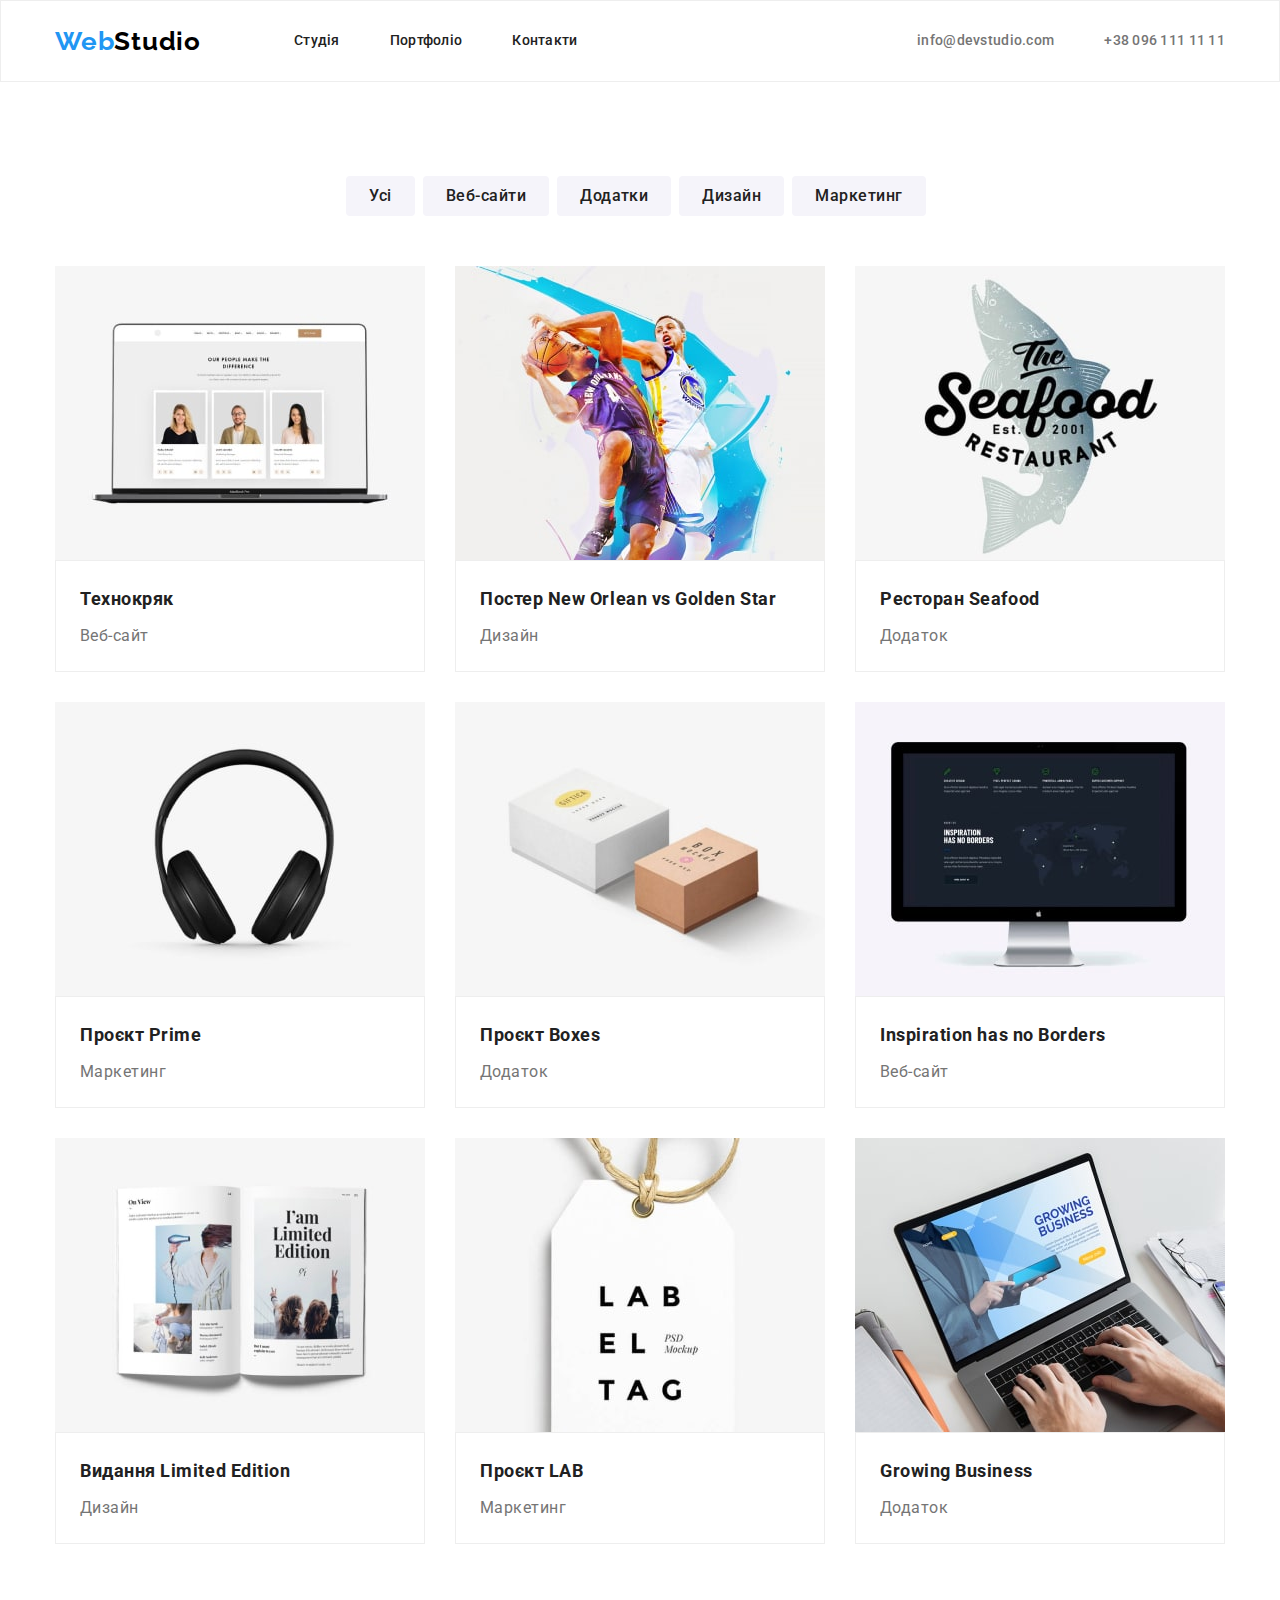
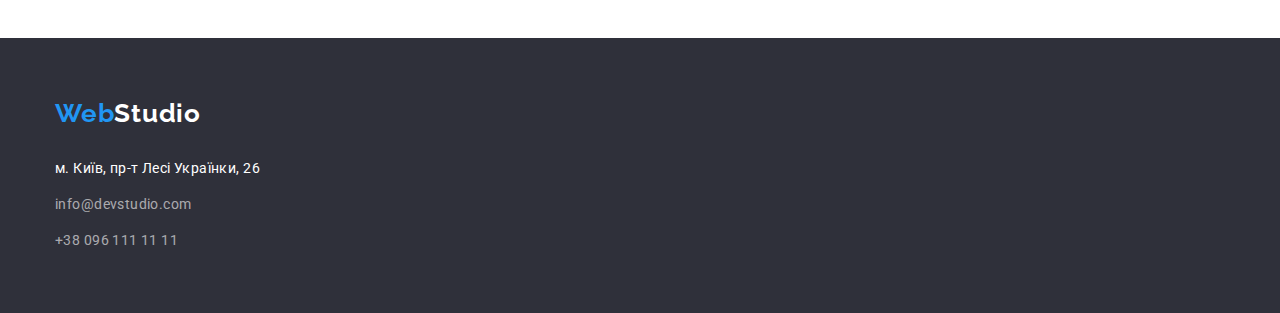
==== portfolio.html @ 3fa84c98 "start" ====
<!DOCTYPE html>
<html lang="en">
<head>
    <meta charset="UTF-8">
    <meta http-equiv="X-UA-Compatible" content="IE=edge">
    <meta name="viewport" content="width=device-width, initial-scale=1.0">
    <title>Portfolio</title>
    <link rel="preconnect" href="https://fonts.googleapis.com">
    <link rel="preconnect" href="https://fonts.gstatic.com" crossorigin>
    <link href="https://fonts.googleapis.com/css2?family=Raleway:wght@700&family=Roboto:wght@400;500;700;900&display=swap"
        rel="stylesheet">
    <link rel="stylesheet"href="https://cdnjs.cloudflare.com/ajax/libs/modern-normalize/1.1.0/modern-normalize.min.css">
    <link rel="stylesheet" href="./css/style.css">
</head>
<body>
<header class="header">
     <div class="container main-nav">
        <nav class="main-nav">
        <a href="./index.html" class="logo link">Web<span class="accent">Studio</span></a>
        <ul class="header-nav list">
            <li class="header-nav link"> <a href="./index.html" class="link current">Студія</a></li>
            <li class="header-nav link"> <a href="./portfolio.html" class="link current">Портфоліо</a> </li>
            <li class="header-nav link"> <a href="" class="link current">Контакти</a></li>
        </ul>
        </nav>
        <ul class="aut-nav list ">
            <li class="aut-nav link"><a href="mailto:info@devstudio.com" class="header-mail link">info@devstudio.com</a></li>
            <li class="aut-nav link"><a href="tel:+380961111111" class="header-mail link">+38 096 111 11 11</a></li>

    </ul>
    </div>
</header>
    <main>
        <section class="section-work">
        <div class="container">
        <h1 class="visually-hidden">works</h1>
    
        <ul class="work-btn list">
        
        <li class="work-btn"><button type="button" class="work-btn-pointer">Усі</button></li>
        <li class="work-btn"><button type="button" class="work-btn-pointer">Веб-сайти</button></li>
        <li class="work-btn"><button type="button" class="work-btn-pointer">Додатки</button></li>
        <li class="work-btn"><button type="button" class="work-btn-pointer">Дизайн</button></li>
        <li class="work-btn"><button type="button" class="work-btn-pointer">Маркетинг</button></li>
        </ul>
        
       <ul class="works-menu-list">
            
            <li class="work-items">
                <a href="" class="work-links link">
                <img src="./img/comand.jpg" alt="Наша команда" width="370" height="294">
                <div class="work-elemet">
                <h2 class="work-title ">Технокряк</h2>
                <p class="work-text ">Веб-сайт</p>
                </div>
                </a>
            </li>
            <li class="work-items">
                <a href="" class="work-links link">
                <img src="./img/design.jpg" alt="Баскетбол" width="370" height="294">
                <div class="work-elemet">
                <h2 class="work-title">Постер New Orlean vs Golden Star</h2>
                <p class="work-text">Дизайн</p>
                </div>
                </a>
            </li>
            <li class="work-items">
                <a href="" class="work-links link">
                <img src="./img/addition.jpg" alt="Риба" width="370" height="294">
                <div class="work-elemet">
                <h2 class="work-title">Ресторан Seafood</h2>
                <p class="work-text">Додаток</p>
                </div>
                </a>
            </li>
            <li class="work-items">
                <a href="" class="work-links link">
                <img src="./img/marketing.jpg" alt="Навушники" width="370" height="294">
               <div class="work-elemet">
                <h2 class="work-title">Проєкт Prime</h2>
                <p class="work-text">Маркетинг</p>
                </div>
                </a>
            </li>
            <li class="work-items">
                <a href="" class="work-links link">
                <img src="./img/box.jpg" alt="Дві коробки" width="370" height="294">
                <div class="work-elemet">
                <h2 class="work-title">Проєкт Boxes</h2>
                <p class="work-text">Додаток</p> 
                </div>
                </a>
            </li>
            <li class="work-items">
                <a href="" class="work-links link">
                <img src="./img/computer.jpg" alt="Монітор" width="370" height="294">
                <div class="work-elemet">
                <h2 class="work-title">Inspiration has no Borders</h2>
                <p class="work-text">Веб-сайт</p>
                </div>
                </a>
            </li>
            <li class="work-items">
                <a href="" class="work-links link">
                <img src="./img/magazine.jpg" alt="Книга" width="370" height="294">
                <div class="work-elemet">
                <h2 class="work-title">Видання Limited Edition</h2>
                <p class="work-text">Дизайн</p>
                </div>
                </a>
            </li>
            <li class="work-items">
                <a href="" class="work-links link">
                <img src="./img/leb.jpg" alt="Лейба" width="370" height="294">
                <div class="work-elemet">
                <h2 class="work-title">Проєкт LAB</h2>
                <p class="work-text">Маркетинг</p>
                </div>
                </a>
            </li>
            <li class="work-items">
                <a href="" class="work-links link">
                <img src="./img/laptop.jpg" alt="Ноутбук" width="370" height="294">
                <div class="work-elemet">
                <h2 class="work-title">Growing Business</h2>
                <p class="work-text">Додаток</p>
                </div>
                </a>
            </li>
        </ul>
        </div>
        </section>

    </main>
    <footer class="footer">
        <section class="section">
        <div class="container">
        <h2><a href="./index.html" class="logo link">Web<span class="accent-footer">Studio</span></a></h2>
        <address class="footer-address link">
            <ul class="footer-list ">
                <li class="footer-items-addres list"><a href="https://goo.gl/maps/yKBqg8wE36RaYSiAA" target="_blank"
                        rel="noopener noreferrer nofollow" class="footer-items-addres link">м. Київ, пр-т Лесі Українки, 26</a></li>
                <li class="footer-items list"><a href="mailto:info@devstudio.com" class="footer-item link">info@devstudio.com</a></li>
                <li class="footer-items list"><a href="tel:+380961111111" class="footer-item link">+38 096 111 11 11</a></li>
            </ul>
        </address>
        </div>
        </section>
    </footer>
</body>
</html>
---- css/style.css ----
:root{
  --primari-header-color:#FFFFFF;
  --second-header-color:#F5F4FA;
  --last-header-color: #2F303A;
  --accent-color:#2196F3;
  --accent-second-color: #000000;
  --comand-header-color: #F5F4FA;
  --light-text:  #212121;
  --second-text: #757575;
  --another-text: #FFFFFF;
  --work-bg-color:#EEEEEE;
  --accent-color-bt: #188CE8;
  --card-set-gap: 94px;
  }
 

body{
font-family: Roboto,sens-serif;
background-color:var(--primari-header-color);
color: var(--light-text);
}
 p,
 h1,
 h2,
 h3,
 h4 {
   margin: 0;
 }

 ul {
   margin: 0;
   padding-left: 0;
 }

 button {
   cursor: pointer;
   text-align: center;
   display: inline-block;
   border: 1px solid transparent;
   border-radius: 4px;
 }

  .container {
   width: 1200px;
   padding: 0 15px;
   margin: 0 auto;
 }

  img {
   display: block;
   max-width: 100%;
   height: auto;
 }

 .link {
   text-decoration: none;
 }

 .list {
   list-style: none;
   padding: 0;
   margin: 0;
 }

.visually-hidden {
  position: absolute;
  width: 1px;
  height: 1px;
  margin: -1px;
  border: 0;
  padding: 0;
  white-space: nowrap;
  overflow: hidden;
}

 /*----Header-----*/

.header{
 
 box-sizing: border-box;
 border: 1px solid var(--work-bg-color);
 background-color: var(--primari-header-color); 
}

.logo{
  font-weight: 700;
  font-family: Raleway, sans-serif;
  font-size: 26px;
  line-height: 1.19;
  letter-spacing: 0.03em;
  color: var(--accent-color);
}
.accent {
  color: var(--accent-second-color);}


/*----Site nav-----*/

.main-nav{
  display: flex;
  align-items: center;
}
.header-nav.list{
  display: flex;
  margin-left: 93px;
}

.header-nav.link+.link{
  margin-left: 50px;
}
.header-nav .link{
  display: block;
  
 font-weight: 500;
 font-size: 14px;
 line-height: 1.14;
 letter-spacing: 0.02em;
 color: var(--light-text);
}
 
.link.current{
  padding: 32px 0;
}

.header-nav .link.current:hover,
.header-nav .link.current:focus{
 color: var(--accent-color);
}

.header-mail.link{
  padding: 32px 0;

  font-weight: 500;
  font-size: 14px;
  line-height: 1.42;
  letter-spacing: 0.02em;
  color: var(--second-text);
}

.header-mail.link:hover,
.header-mail.link:focus{
  color: var(--accent-color)

}
.aut-nav.list{
 display: flex;
 margin-left: auto;
}
.aut-nav.link{
  display: block;

}
.aut-nav.link+.link{
  margin-left: 50px;
}


/*----Hero-----*/

.hero{
  text-align: center;
  padding-top: 200px;
  padding-bottom: 200px;

  background-color: var(--last-header-color);
  }

.hero-title{
  margin-bottom: 30px;
  text-align: center;

  font-weight: 900;
  font-size: 44px;
  line-height: 1.36;
  letter-spacing: 0.06em;
  text-transform: uppercase;
  color: var(--another-text);
  }

.hero-btn-pointer {
  padding: 10px 32px;

  font-family: inherit;
  font-weight: 700;
  font-size: 16px;
  line-height: 1.87;
  text-transform: uppercase;
  letter-spacing: 0.06em;
  color: var(--another-text);
  background-color: var(--accent-color-bt);
  box-shadow: 0 4px 4px rgba(0, 0, 0, 0.15);
  border-radius: 4px;
}

.hero-btn-pointer:hover,
.hero-btn-pointer:focus{
 background: var(--accent-color);
 color: var(--another-text);
}

/*----Terms-----*/

.section-terms {

  padding-bottom: 0;
  padding-top: var(--card-set-gap);

  background-color: var(--primari-header-color);
}

.terms.list{
  display:flex;
  }
    
.terms-list.list{
 flex-basis: calc( (100% - 90px ) / 4 );
}

.terms-list.list:not(:last-child){
  margin-right: 30px;
}

.terms-title{
   margin-bottom: 10px;
  
    font-weight: 700;
    font-size: 14px;
    line-height: 1.14;
    letter-spacing: 0.03em;
    text-transform: uppercase;
}

.terms-item{
    font-size: 14px;
    line-height: 1.14;
    letter-spacing: 0.03em;
    color: var(--second-text);
}

/*----About-----*/

.about{
  
  padding-top: var(--card-set-gap);
  padding-bottom: var(--card-set-gap);

  background-color: var(--primari-header-color);
}
.about-list.list{
  display: flex;
 
}
.about-title{
  display: block;
  margin-bottom: 50px;

  font-weight: 700;
  font-size: 36px;
  line-height: 1.16;
  letter-spacing: 0.03em;
  text-align: center;
  
}

.about-items:not(:last-child){
    margin-right: 30px;
  }

/*----Comand-----*/

.comand{
padding-bottom: var(--card-set-gap);
padding-top: var(--card-set-gap);

background-color: var(--comand-header-color);
  
}
.comand-list.list{
  display: flex;
}

.comand-pre-title{
   display: block;
   margin-bottom: 50px;

    font-weight: 700;
    font-size: 36px;
    line-height: 1.25;
    letter-spacing: 0.03em;
    text-align: center;
}
.comand-items{
background-color: var(--primari-header-color);
border-radius: 0 0 4px 4px;
box-shadow: 0 1px 3px rgba(0,0,0,0.12), 0 1px 1px 
rgba(0, 0, 0, 0.14),0 2px 1px rgba(0,0,0,0.2);
text-align: center;
}
.comand-items:not(:last-child){
margin-right: 30px;
}
.comand-foto{
  padding-top: 30px;
  padding-bottom: 30px;
}

.comand-title{
   margin-bottom: 10px;

    font-weight: 500;
    font-size: 16px;
    line-height: 1.19;
    letter-spacing: 0.03em;
    }

.comand-post-title{
  font-size: 16px;
  line-height: 1.19;
  letter-spacing: 0.03em;
  color: var(--second-text);
  }

/*----Works button-----*/

.section-work{
padding-top: var(--card-set-gap);
padding-bottom: var(--card-set-gap);
}

.work-btn.list {
  display: flex;
  margin-bottom: 50px;
  }
 
.work-btn-pointer:hover,
.work-btn-pointer:focus{
background: var(--accent-color);
color:var(--another-text);
}

.work-btn{
  justify-content: center;
  }


.work-btn:not(:last-child){
   margin-right: 8px;
}

.work-btn-pointer{
    padding: 6px 22px;

   font-family: inherit;
    font-weight: 500;
    font-size: 16px;
    line-height: 1.62;
    letter-spacing: 0.03em;
    background: var(--comand-header-color);
    box-shadow: 0 3px 1px rgba(0,0, 0, 0.1) 0 1px 2px 
    rgba(0, 0, 0, 0.8) 0 2px 2px rgba(0,0, 0, 0.12);
    color: var(--light-text);
    }
 
    
/*----Works-----*/

.works-menu-list {
  display: flex;
  flex-wrap: wrap;
  margin-left: -30px;
  margin-top: -30px;
  
  list-style: none;
  background-color: var(--primari-header-color);
  }

.work-items{
  flex-basis: calc( (100% / 3 ) - 30px );
  margin-left: 30px;
  margin-top: 30px;

  background-color: var(--primari-header-color);
 }

.work-elemet {
  border: 1px solid var(--work-bg-color);
  padding: 20px 24px;
  max-width: 370px;
}

.work-title{
    font-weight: 700;
    font-size: 18px;
    line-height: 2;
    letter-spacing: 0.03em;
    color: var(--light-text);
    margin-bottom: 4px;
}
.work-text{
    font-size: 16px;
    line-height: 1.88;
    letter-spacing: 0.03em;
    color: var(--second-text);
}

/*----Footer-----*/

.footer{
  background-color: var(--last-header-color);
  padding-top: 60px;
  padding-bottom: 60px;
}
.accent-footer {
  color: var(--another-text);
}

.footer-items.list {
 font-style: normal;
 margin-top: 12px;
}
.footer-items-addres.list{
  font-style: normal;
}

.footer-items-addres.link{
  font-size: 14px;
  line-height: 1.71;
  letter-spacing: 0.03em;
  color: var(--another-text);
}

 .footer-item.link{
  font-size: 14px;
  line-height: 1.71;
  letter-spacing: 0.03em;
  color:rgba(255, 255, 255, 0.6);
}
.footer-address.link{
  margin-top: 28px;
}
.footer-item.link:hover,
.footer-item.link:focus{
  color: var(--accent-color);
}
  
.footer-items-addres.link:hover,
.footer-items-addres.link:focus{
  color: var(--accent-color);
}
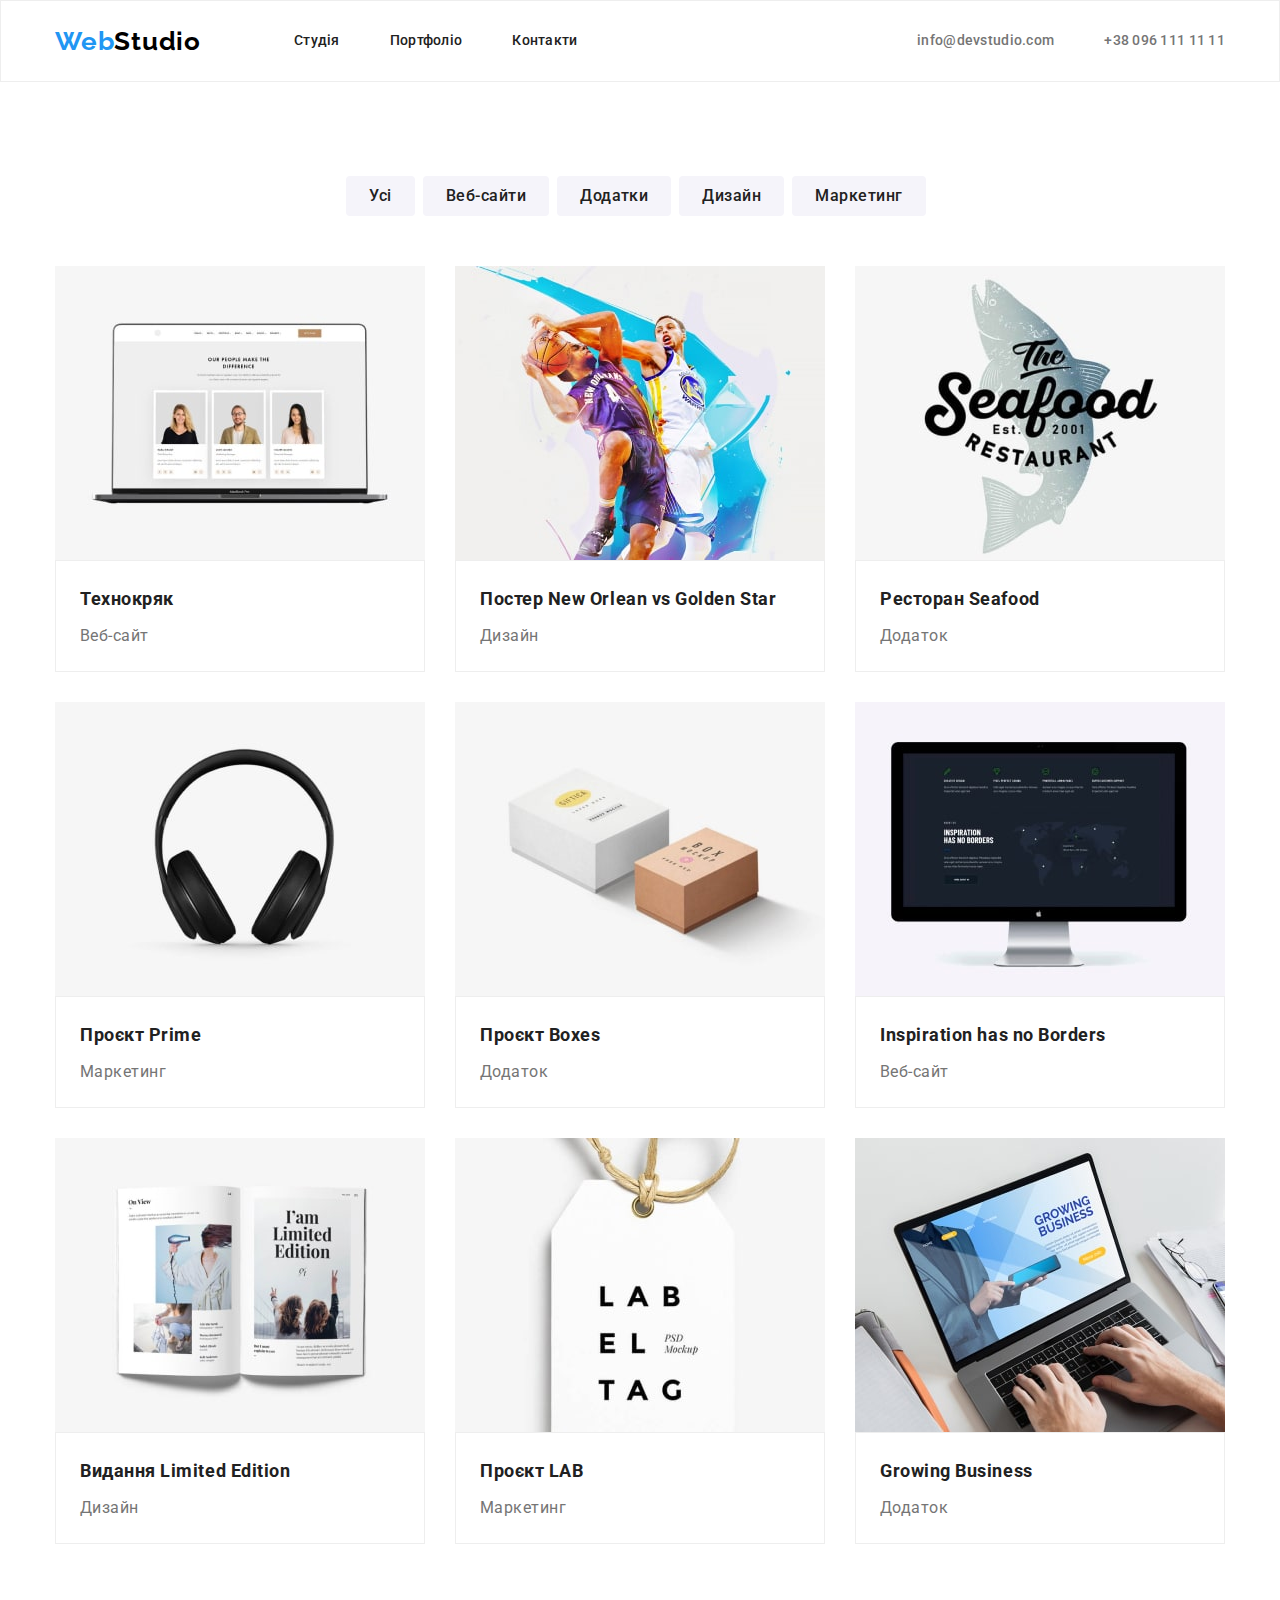
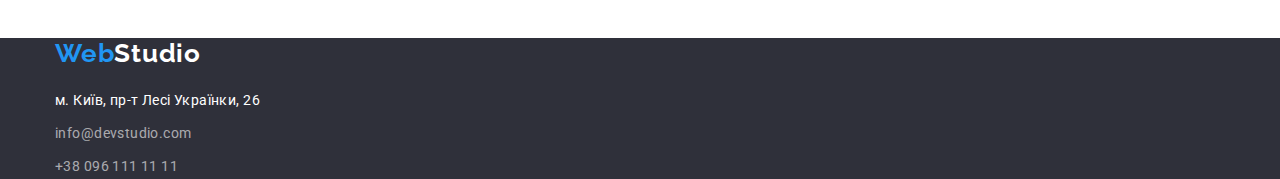
==== commit 93c4746d: "footernot" ====
--- a/portfolio.html
+++ b/portfolio.html
@@ -4,7 +4,7 @@
     <meta charset="UTF-8">
     <meta http-equiv="X-UA-Compatible" content="IE=edge">
     <meta name="viewport" content="width=device-width, initial-scale=1.0">
-    <title>Portfolio</title>
+    <title>Portfol</title>
     <link rel="preconnect" href="https://fonts.googleapis.com">
     <link rel="preconnect" href="https://fonts.gstatic.com" crossorigin>
     <link href="https://fonts.googleapis.com/css2?family=Raleway:wght@700&family=Roboto:wght@400;500;700;900&display=swap"
--- a/css/style.css
+++ b/css/style.css
@@ -10,6 +10,7 @@
   --another-text: #FFFFFF;
   --work-bg-color:#EEEEEE;
   --accent-color-bt: #188CE8;
+  --comand-soc-color: #AFB1B8;
   --card-set-gap: 94px;
   }
  
@@ -76,7 +77,6 @@
  /*----Header-----*/
 
 .header{
- 
  box-sizing: border-box;
  border: 1px solid var(--work-bg-color);
  background-color: var(--primari-header-color); 
@@ -109,7 +109,7 @@
   margin-left: 50px;
 }
 .header-nav .link{
-  display: block;
+ display: block;
   
  font-weight: 500;
  font-size: 14px;
@@ -137,19 +137,21 @@
   color: var(--second-text);
 }
 
+
+
 .header-mail.link:hover,
 .header-mail.link:focus{
   color: var(--accent-color)
-
-}
+}
+
 .aut-nav.list{
  display: flex;
  margin-left: auto;
 }
 .aut-nav.link{
   display: block;
-
-}
+}
+
 .aut-nav.link+.link{
   margin-left: 50px;
 }
@@ -162,8 +164,14 @@
   padding-top: 200px;
   padding-bottom: 200px;
 
+  max-width: 1600px;
+  margin: 0 auto;
+  background-image: linear-gradient(rgba(47, 48, 58, 0.4),rgba(47, 48, 58, 0.4)),url(../img/tityle.jpg);
+  background-repeat: no-repeat;
+  background-size: cover;
+  background-position: center; 
   background-color: var(--last-header-color);
-  }
+   }
 
 .hero-title{
   margin-bottom: 30px;
@@ -210,8 +218,21 @@
 
 .terms.list{
   display:flex;
-  }
-    
+ 
+  }
+
+  .terms-list::before{
+   content:"";
+   display: block;
+   margin-bottom: 30px;
+   background-size: contain;
+   background-position: center;
+   height: 120px;
+   background-image: url("../img/icons.svg#icon-antenna");
+   background-color: var(--comand-header-color);
+   border-radius: 4px;
+   }
+
 .terms-list.list{
  flex-basis: calc( (100% - 90px ) / 4 );
 }
@@ -314,11 +335,97 @@
     }
 
 .comand-post-title{
+  margin-bottom: 16px;
+
   font-size: 16px;
   line-height: 1.19;
   letter-spacing: 0.03em;
   color: var(--second-text);
   }
+  .comand-soc-list{
+    display: flex;
+    justify-content: center;
+    align-items: center;
+  }
+  .comand-soc-items{
+    width: 44px;
+    height: 44px; 
+  }
+.comand-soc-items:not(:last-child){
+  margin-right: 10px;
+}
+.comand-soc-link{
+  display: flex;
+  justify-content: center;
+  align-items: center;
+
+  width: 100%;
+  height: 100%;
+  border-radius: 50%;
+  background-color:var(--primari-header-color);
+  color: var(--comand-soc-color);
+}
+ .comand-soc-icons {
+   fill: currentColor;
+ }
+.comand-soc-link:hover{
+  color: var(--another-text);
+  background-color: var(--accent-color);
+  }
+
+/*----Clients-----*/
+
+.clients{
+  padding-bottom: var(--card-set-gap);
+  padding-top: var(--card-set-gap);
+  
+  background-color: var(--primari-header-color);
+}
+.clients-list.list{
+  display: flex;
+  justify-content: center;
+  align-items: center;
+}
+
+.clients-title{
+  display: block;
+  margin-bottom: 50px;
+  
+  font-weight: 700;
+  font-size: 36px;
+  line-height: 1.25;
+  letter-spacing: 0.03em;
+  text-align: center;
+}
+.clients-items{
+  width: 170px;
+  height: 92px;
+  border: 1px solid var(--comand-soc-color);
+  border-radius: 4px;
+}
+.clients-items:not(:last-child) {
+  margin-right: 30px;
+}
+.clients-items{
+  flex-basis: calc( ( 100% - 150px ) / 6);
+}
+.clients-link{
+  display: flex;
+  justify-content: center;
+  align-items: center;
+  
+  width: 100%;
+  height: 100%;
+  background-color: var(--primari-header-color);
+  color: var(--comand-soc-color);
+}
+.clients-icon{
+  fill: currentColor;
+}
+.clients-link:hover{
+  color: var(--accent-color);
+  
+}
 
 /*----Works button-----*/
 
@@ -407,16 +514,28 @@
 
 .footer{
   background-color: var(--last-header-color);
-  padding-top: 60px;
-  padding-bottom: 60px;
-}
+ }
+
+.section-footer{
+
+ padding-top: 60px;
+ padding-bottom: 60px;
+  }
+
+.container.footer-nav{
+ display: flex;
+}
+
 .accent-footer {
   color: var(--another-text);
 }
 
 .footer-items.list {
  font-style: normal;
- margin-top: 12px;
+ margin-top: 9px;
+}
+.footer-main{
+  margin-right: 70px;
 }
 .footer-items-addres.list{
   font-style: normal;
@@ -435,8 +554,10 @@
   letter-spacing: 0.03em;
   color:rgba(255, 255, 255, 0.6);
 }
+
 .footer-address.link{
-  margin-top: 28px;
+  margin-right: 70px;
+  margin-top: 20px;
 }
 .footer-item.link:hover,
 .footer-item.link:focus{
@@ -446,4 +567,49 @@
 .footer-items-addres.link:hover,
 .footer-items-addres.link:focus{
   color: var(--accent-color);
+}
+
+.footer-title{
+display: block;
+ margin-bottom: 20px;
+
+ font-weight: 700px; 
+ font-size: 14px;
+ line-height: 1.14;
+ letter-spacing: 0.03em;
+text-transform: uppercase;
+ color: var(--another-text);
+}
+.footer-soc-list {
+  display: flex;
+  }
+
+.footer-soc-items {
+  width: 44px;
+  height: 44px;
+}
+.footer-join.list{
+  display: flex;
+  width: 206px;
+}
+.footer-soc-items:not(:last-child) {
+  margin-right: 10px;
+}
+.footer-soc-link {
+  display: flex;
+  justify-content: center;
+  align-items: center;
+
+  width: 100%;
+  height: 100%;
+  border-radius: 50%;
+  background-color: rgba(225, 225, 225, 0.1);
+  color: var(--another-text);
+}
+.footer-soc-icons {
+  fill: currentColor;
+}
+
+.footer-soc-link:hover {
+ background-color: var(--accent-color);
 }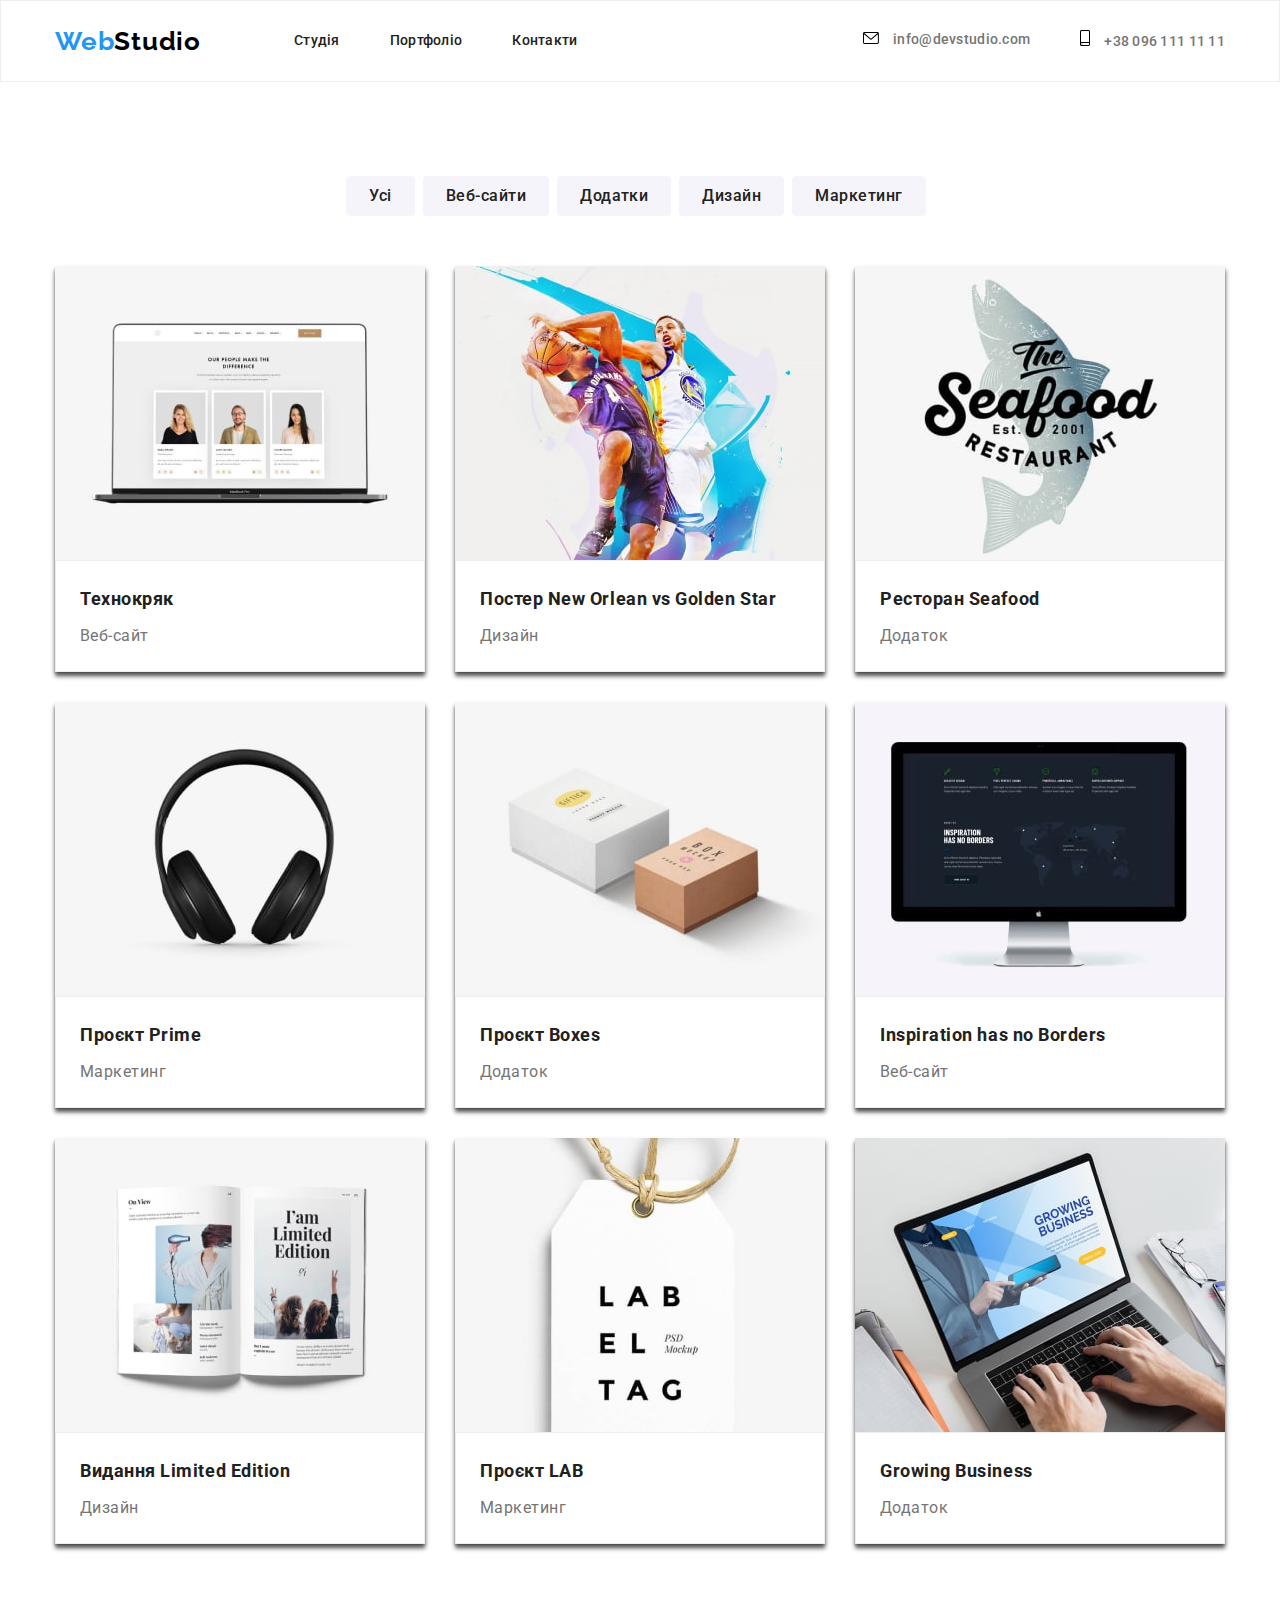
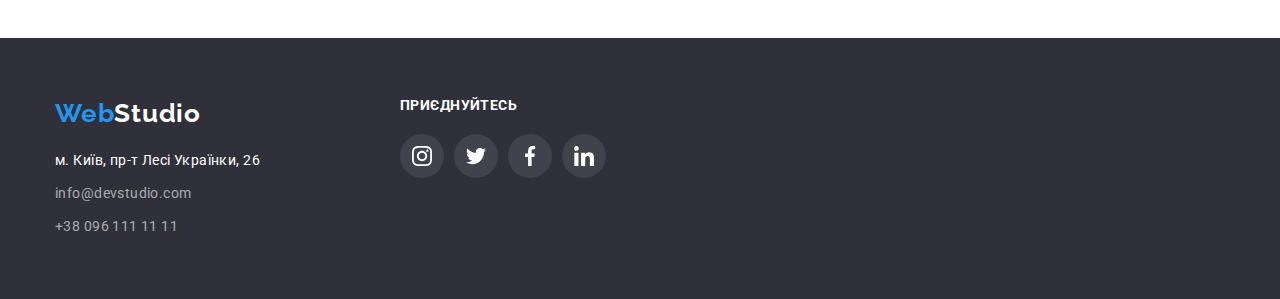
==== commit 7a60e511: "midle" ====
--- a/portfolio.html
+++ b/portfolio.html
@@ -24,9 +24,18 @@
         </ul>
         </nav>
         <ul class="aut-nav list ">
-            <li class="aut-nav link"><a href="mailto:info@devstudio.com" class="header-mail link">info@devstudio.com</a></li>
-            <li class="aut-nav link"><a href="tel:+380961111111" class="header-mail link">+38 096 111 11 11</a></li>
-
+            <li class="aut-nav link">
+                <svg width="16" height="12" class="aut-nav-icons">
+                    <use href="./img/icons.svg#icon-envelope"></use>
+                </svg>
+                <a href="mailto:info@devstudio.com" class="header-mail link">info@devstudio.com</a>
+            </li>
+            <li class="aut-nav link tel">
+                <svg width="10" height="16" class="aut-nav-icons">
+                    <use href="./img/icons.svg#icon-smartphone"></use>
+                </svg>
+                <a href="tel:+380961111111" class="header-mail link ">+38 096 111 11 11</a>
+            </li>
     </ul>
     </div>
 </header>
@@ -133,18 +142,50 @@
 
     </main>
     <footer class="footer">
-        <section class="section">
-        <div class="container">
-        <h2><a href="./index.html" class="logo link">Web<span class="accent-footer">Studio</span></a></h2>
-        <address class="footer-address link">
-            <ul class="footer-list ">
-                <li class="footer-items-addres list"><a href="https://goo.gl/maps/yKBqg8wE36RaYSiAA" target="_blank"
-                        rel="noopener noreferrer nofollow" class="footer-items-addres link">м. Київ, пр-т Лесі Українки, 26</a></li>
-                <li class="footer-items list"><a href="mailto:info@devstudio.com" class="footer-item link">info@devstudio.com</a></li>
-                <li class="footer-items list"><a href="tel:+380961111111" class="footer-item link">+38 096 111 11 11</a></li>
-            </ul>
-        </address>
-        </div>
+        <section class="section-footer">
+        
+            <div class="container footer-nav">
+                <div class="footer-main">
+                    <h2><a href="./index.html" class="logo link">Web<span class="accent-footer">Studio</span></a></h2>
+                    <address class="footer-address link">
+                        <ul class="footer-list ">
+                            <li class="footer-items-addres list"><a href="https://goo.gl/maps/yKBqg8wE36RaYSiAA" target="_blank"
+                                    rel="noopener noreferrer nofollow" class="footer-items-addres link">м. Київ, пр-т Лесі
+                                    Українки, 26</a></li>
+                            <li class="footer-items list"><a href="mailto:info@devstudio.com"
+                                    class="footer-item link">info@devstudio.com</a></li>
+                            <li class="footer-items list"><a href="tel:+380961111111" class="footer-item link">+38 096 111 11
+                                    11</a></li>
+                        </ul>
+                    </address>
+                </div>
+                <div>
+                    <h3 class="footer-title">приєднуйтесь</h3>
+                    <ul class="footer-join list">
+                        <li class="footer-soc-items"><a href="#" class="footer-soc-link link">
+                                <svg width="20" height="20" class="footer-soc-icons">
+                                    <use href="./img/icons.svg#icon-instagram"></use>
+                                </svg>
+                            </a></li>
+                        <li class="footer-soc-items"><a href="#" class="footer-soc-link link">
+                                <svg width="20" height="20" class="footer-soc-icons">
+                                    <use href="./img/icons.svg#icon-twitter"></use>
+                                </svg>
+                            </a></li>
+                        <li class="footer-soc-items"><a href="#" class="footer-soc-link link">
+                                <svg width="20" height="20" class="footer-soc-icons">
+                                    <use href="./img/icons.svg#icon-facebook"></use>
+                                </svg>
+                            </a></li>
+                        <li class="footer-soc-items"><a href="#" class="footer-soc-link link">
+                                <svg width="20" height="20" class="footer-soc-icons">
+                                    <use href="./img/icons.svg#icon-linkedin"></use>
+                                </svg>
+        
+                            </a></li>
+                    </ul>
+                </div>
+            </div>
         </section>
     </footer>
 </body>
--- a/css/style.css
+++ b/css/style.css
@@ -136,12 +136,9 @@
   letter-spacing: 0.02em;
   color: var(--second-text);
 }
-
-
-
 .header-mail.link:hover,
 .header-mail.link:focus{
-  color: var(--accent-color)
+  color: var(--accent-color);
 }
 
 .aut-nav.list{
@@ -151,11 +148,20 @@
 .aut-nav.link{
   display: block;
 }
-
 .aut-nav.link+.link{
   margin-left: 50px;
 }
-
+.aut-nav-icons{
+  display: inline-flex;
+  justify-content: center;
+  align-items: center;
+  margin-right: 10px;
+  color: var(--comand-header-color);
+}
+.aut-nav-icons:hover,
+.aut-nav-icons:focus{
+color: var(--accent-color);
+}
 
 /*----Hero-----*/
 
@@ -294,8 +300,8 @@
 padding-top: var(--card-set-gap);
 
 background-color: var(--comand-header-color);
-  
-}
+}
+
 .comand-list.list{
   display: flex;
 }
@@ -487,7 +493,9 @@
   margin-top: 30px;
 
   background-color: var(--primari-header-color);
- }
+  box-shadow: 0 1px 1px rgba(0, 0, 0, 0.12), 0 4px 4px rgba(0, 0, 0, 0.6), 1px 4px 6px rgba(0, 0, 0, 0.16);
+  }
+ 
 
 .work-elemet {
   border: 1px solid var(--work-bg-color);
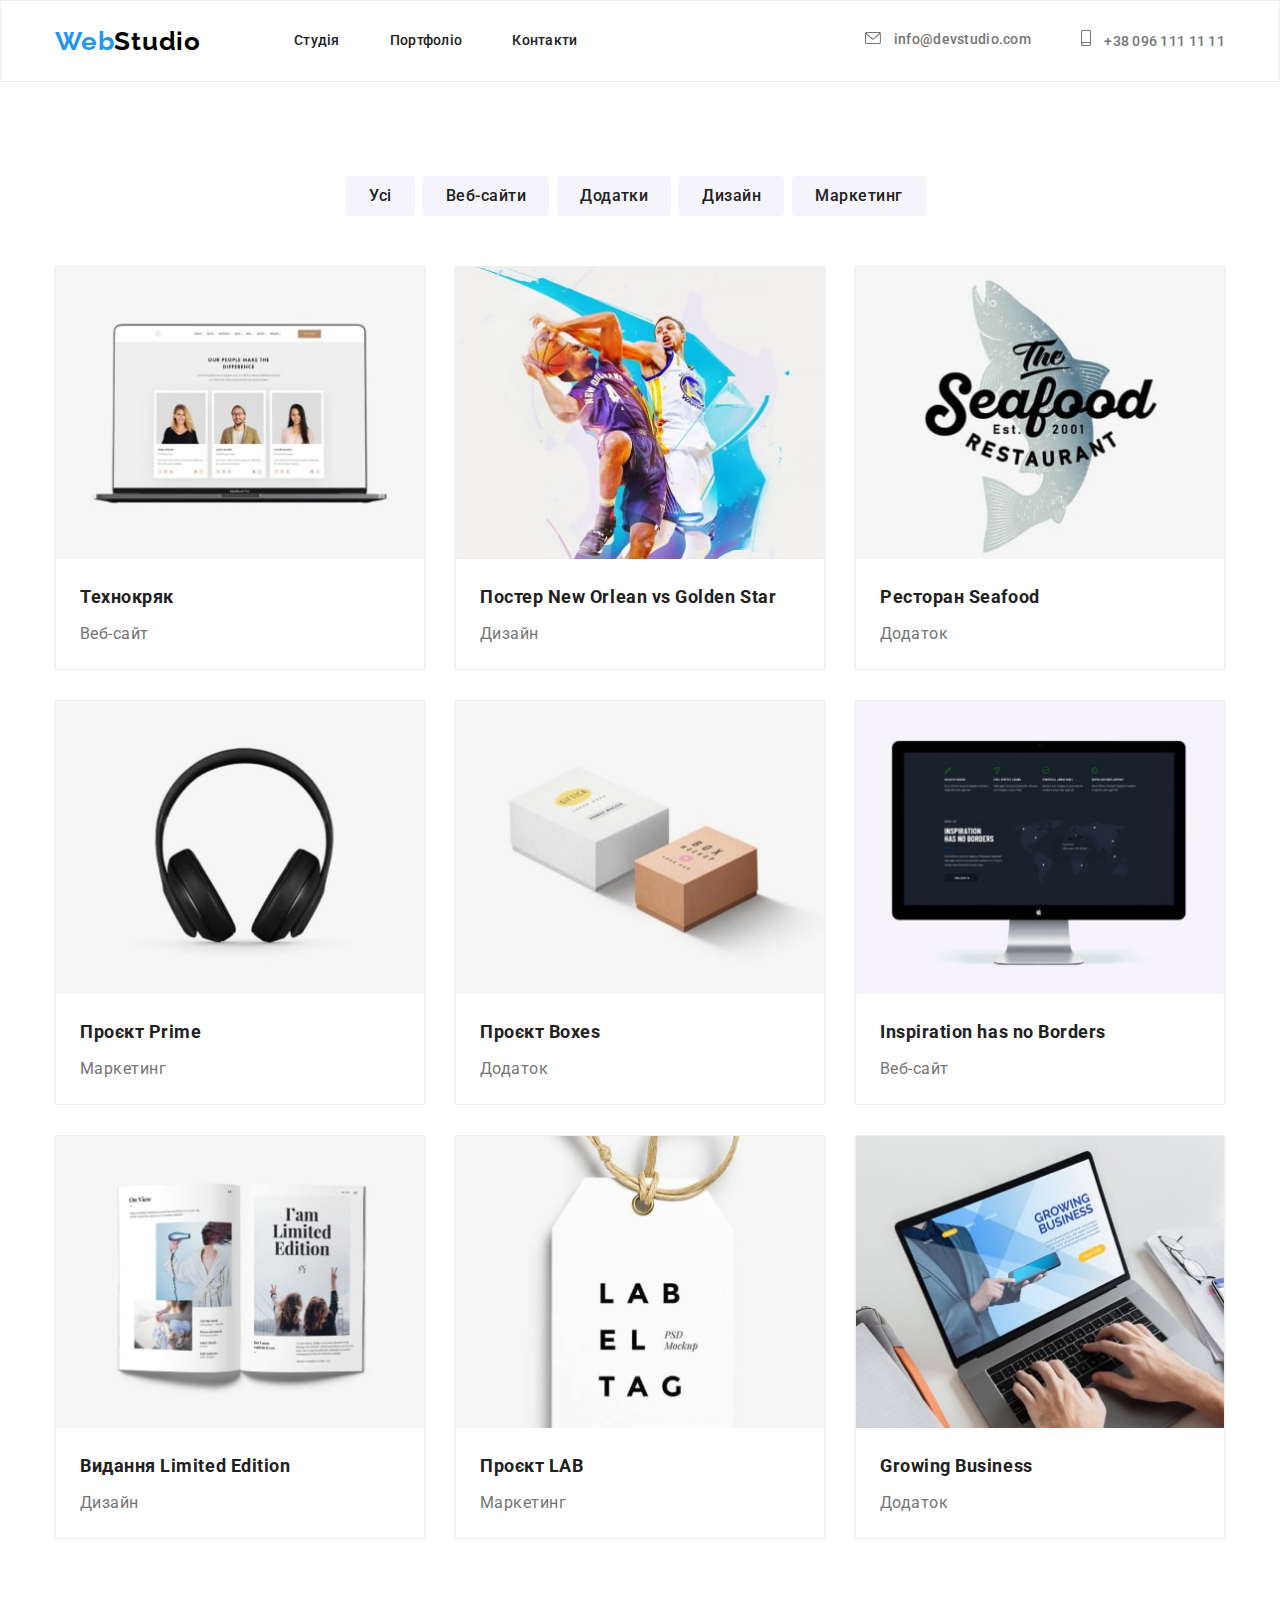
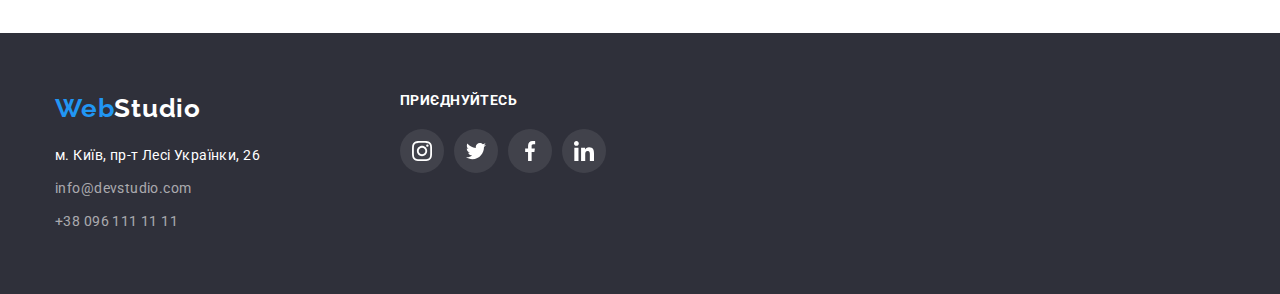
==== commit 896dd199: "fixed" ====
--- a/portfolio.html
+++ b/portfolio.html
@@ -20,21 +20,25 @@
         <ul class="header-nav list">
             <li class="header-nav link"> <a href="./index.html" class="link current">Студія</a></li>
             <li class="header-nav link"> <a href="./portfolio.html" class="link current">Портфоліо</a> </li>
-            <li class="header-nav link"> <a href="" class="link current">Контакти</a></li>
+            <li class="header-nav link"> <a href="#" class="link current">Контакти</a></li>
         </ul>
         </nav>
         <ul class="aut-nav list ">
             <li class="aut-nav link">
-                <svg width="16" height="12" class="aut-nav-icons">
-                    <use href="./img/icons.svg#icon-envelope"></use>
-                </svg>
-                <a href="mailto:info@devstudio.com" class="header-mail link">info@devstudio.com</a>
+               
+                <a href="mailto:info@devstudio.com" class="header-mail link">
+                    <svg width="16" height="12" class="aut-nav-icons">
+                        <use href="./img/icons.svg#icon-envelope"></use>
+                    </svg>
+                    info@devstudio.com</a>
             </li>
             <li class="aut-nav link tel">
-                <svg width="10" height="16" class="aut-nav-icons">
-                    <use href="./img/icons.svg#icon-smartphone"></use>
-                </svg>
-                <a href="tel:+380961111111" class="header-mail link ">+38 096 111 11 11</a>
+                
+                <a href="tel:+380961111111" class="header-mail link ">
+                    <svg width="10" height="16" class="aut-nav-icons">
+                        <use href="./img/icons.svg#icon-smartphone"></use>
+                    </svg>
+                    +38 096 111 11 11</a>
             </li>
     </ul>
     </div>
@@ -56,7 +60,7 @@
        <ul class="works-menu-list">
             
             <li class="work-items">
-                <a href="" class="work-links link">
+                <a href="#" class="work-links link">
                 <img src="./img/comand.jpg" alt="Наша команда" width="370" height="294">
                 <div class="work-elemet">
                 <h2 class="work-title ">Технокряк</h2>
@@ -65,7 +69,7 @@
                 </a>
             </li>
             <li class="work-items">
-                <a href="" class="work-links link">
+                <a href="#" class="work-links link">
                 <img src="./img/design.jpg" alt="Баскетбол" width="370" height="294">
                 <div class="work-elemet">
                 <h2 class="work-title">Постер New Orlean vs Golden Star</h2>
@@ -74,7 +78,7 @@
                 </a>
             </li>
             <li class="work-items">
-                <a href="" class="work-links link">
+                <a href="#" class="work-links link">
                 <img src="./img/addition.jpg" alt="Риба" width="370" height="294">
                 <div class="work-elemet">
                 <h2 class="work-title">Ресторан Seafood</h2>
@@ -83,7 +87,7 @@
                 </a>
             </li>
             <li class="work-items">
-                <a href="" class="work-links link">
+                <a href="#" class="work-links link">
                 <img src="./img/marketing.jpg" alt="Навушники" width="370" height="294">
                <div class="work-elemet">
                 <h2 class="work-title">Проєкт Prime</h2>
@@ -92,7 +96,7 @@
                 </a>
             </li>
             <li class="work-items">
-                <a href="" class="work-links link">
+                <a href="#" class="work-links link">
                 <img src="./img/box.jpg" alt="Дві коробки" width="370" height="294">
                 <div class="work-elemet">
                 <h2 class="work-title">Проєкт Boxes</h2>
@@ -101,7 +105,7 @@
                 </a>
             </li>
             <li class="work-items">
-                <a href="" class="work-links link">
+                <a href="#" class="work-links link">
                 <img src="./img/computer.jpg" alt="Монітор" width="370" height="294">
                 <div class="work-elemet">
                 <h2 class="work-title">Inspiration has no Borders</h2>
@@ -110,7 +114,7 @@
                 </a>
             </li>
             <li class="work-items">
-                <a href="" class="work-links link">
+                <a href="#" class="work-links link">
                 <img src="./img/magazine.jpg" alt="Книга" width="370" height="294">
                 <div class="work-elemet">
                 <h2 class="work-title">Видання Limited Edition</h2>
@@ -119,7 +123,7 @@
                 </a>
             </li>
             <li class="work-items">
-                <a href="" class="work-links link">
+                <a href="#" class="work-links link">
                 <img src="./img/leb.jpg" alt="Лейба" width="370" height="294">
                 <div class="work-elemet">
                 <h2 class="work-title">Проєкт LAB</h2>
@@ -128,7 +132,7 @@
                 </a>
             </li>
             <li class="work-items">
-                <a href="" class="work-links link">
+                <a href="#" class="work-links link">
                 <img src="./img/laptop.jpg" alt="Ноутбук" width="370" height="294">
                 <div class="work-elemet">
                 <h2 class="work-title">Growing Business</h2>
--- a/css/style.css
+++ b/css/style.css
@@ -137,8 +137,11 @@
   color: var(--second-text);
 }
 .header-mail.link:hover,
-.header-mail.link:focus{
+.aut-nav-icons:hover,
+.header-mail.link:focus,
+.aut-nav-icons:focus{
   color: var(--accent-color);
+  fill: currentColor;
 }
 
 .aut-nav.list{
@@ -156,11 +159,7 @@
   justify-content: center;
   align-items: center;
   margin-right: 10px;
-  color: var(--comand-header-color);
-}
-.aut-nav-icons:hover,
-.aut-nav-icons:focus{
-color: var(--accent-color);
+  fill: var(--second-text);
 }
 
 /*----Hero-----*/
@@ -224,20 +223,28 @@
 
 .terms.list{
   display:flex;
- 
-  }
-
-  .terms-list::before{
-   content:"";
-   display: block;
-   margin-bottom: 30px;
-   background-size: contain;
-   background-position: center;
-   height: 120px;
-   background-image: url("../img/icons.svg#icon-antenna");
-   background-color: var(--comand-header-color);
-   border-radius: 4px;
-   }
+ }
+ .terms-icon-list.list{
+  display: flex;
+  justify-content: center;
+  align-items: center;
+ }
+
+.terms-icon-items{
+  display: flex;
+  justify-content: center;
+  align-items: center;
+  margin-bottom: 30px;
+
+  width: 270px;
+  height: 120px;
+  background-color: var(--comand-header-color);
+  border-radius: 4px;
+}
+
+.terms-icon-items:not(:last-child){
+  margin-right: 30px;
+}
 
 .terms-list.list{
  flex-basis: calc( (100% - 90px ) / 4 );
@@ -374,7 +381,8 @@
  .comand-soc-icons {
    fill: currentColor;
  }
-.comand-soc-link:hover{
+.comand-soc-link:hover,
+.comand-soc-link:focus{
   color: var(--another-text);
   background-color: var(--accent-color);
   }
@@ -428,10 +436,13 @@
 .clients-icon{
   fill: currentColor;
 }
-.clients-link:hover{
-  color: var(--accent-color);
-  
-}
+.clients-link:hover,
+.clients-items:hover,
+.clients-link:focus,
+.clients-items:focus{
+color: var(--accent-color);
+ border-color: var(--accent-color);
+  }
 
 /*----Works button-----*/
 
@@ -449,6 +460,7 @@
 .work-btn-pointer:focus{
 background: var(--accent-color);
 color:var(--another-text);
+box-shadow: 0 3px 1px rgba(0, 0, 0, 0.1), 0 1px 2px rgba(0, 0, 0, 0.8), 0 2px 2px rgba(0, 0, 0, 0.12);
 }
 
 .work-btn{
@@ -469,9 +481,8 @@
     line-height: 1.62;
     letter-spacing: 0.03em;
     background: var(--comand-header-color);
-    box-shadow: 0 3px 1px rgba(0,0, 0, 0.1) 0 1px 2px 
-    rgba(0, 0, 0, 0.8) 0 2px 2px rgba(0,0, 0, 0.12);
     color: var(--light-text);
+    border-radius: 4px;
     }
  
     
@@ -492,13 +503,19 @@
   margin-left: 30px;
   margin-top: 30px;
 
+  border: 1px solid var(--work-bg-color);
   background-color: var(--primari-header-color);
-  box-shadow: 0 1px 1px rgba(0, 0, 0, 0.12), 0 4px 4px rgba(0, 0, 0, 0.6), 1px 4px 6px rgba(0, 0, 0, 0.16);
-  }
- 
-
-.work-elemet {
-  border: 1px solid var(--work-bg-color);
+  }
+
+.work-items:hover,
+.work-links.link:hover,
+.work-items:focus,
+.work-links.link:focus{
+border: 1px solid var(--work-bg-color);
+box-shadow: 0 1px 1px rgba(0, 0, 0, 0.12), 0 4px 4px rgba(0, 0, 0, 0.6), 1px 4px 6px rgba(0, 0, 0, 0.16);
+}
+
+.work-elemet { 
   padding: 20px 24px;
   max-width: 370px;
 }
@@ -525,13 +542,13 @@
  }
 
 .section-footer{
-
- padding-top: 60px;
- padding-bottom: 60px;
+  padding-top: 60px;
+  padding-bottom: 60px;
   }
 
 .container.footer-nav{
  display: flex;
+ align-content: center;
 }
 
 .accent-footer {
@@ -618,6 +635,7 @@
   fill: currentColor;
 }
 
-.footer-soc-link:hover {
+.footer-soc-link:hover,
+ .footer-soc-link:focus{
  background-color: var(--accent-color);
 }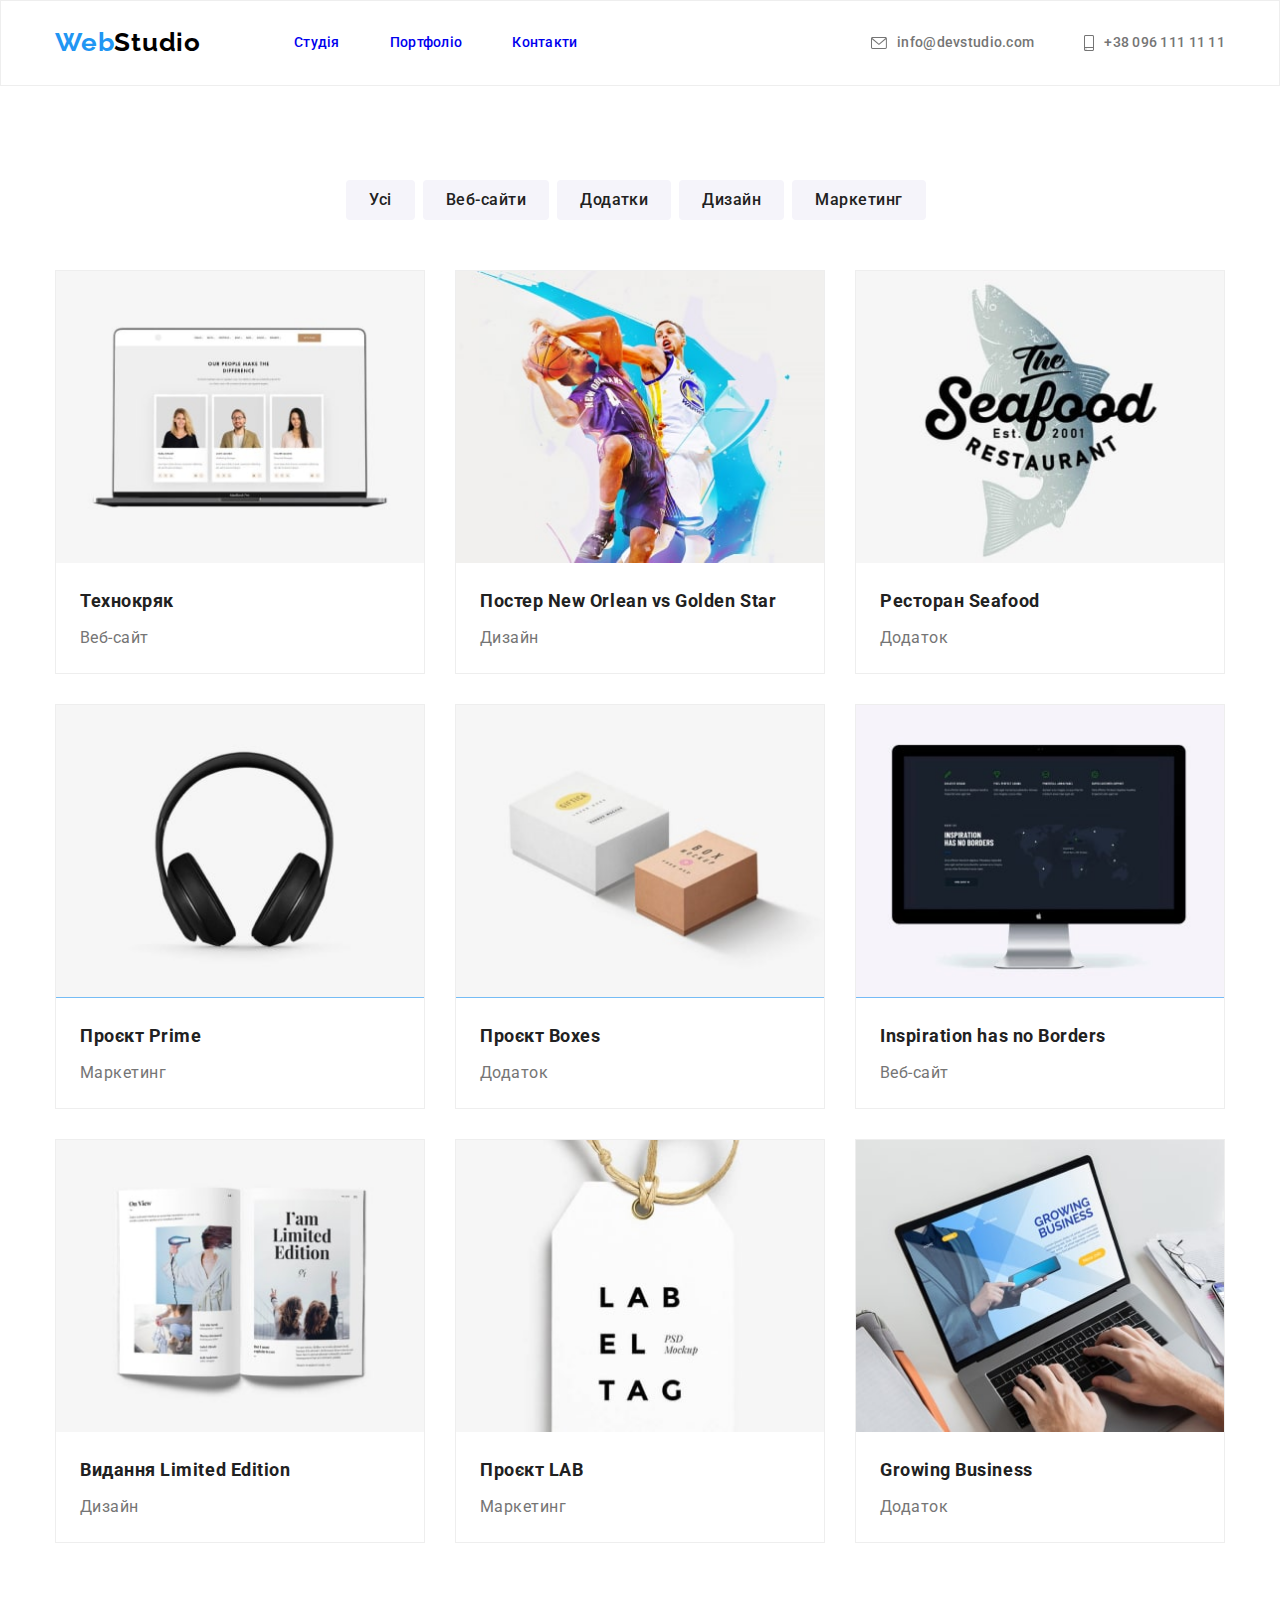
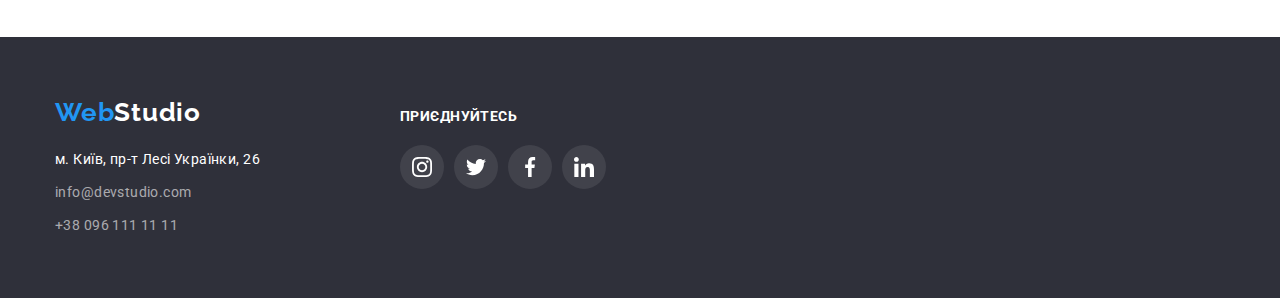
==== commit 3cb79c53: "prefinish" ====
--- a/portfolio.html
+++ b/portfolio.html
@@ -61,7 +61,11 @@
             
             <li class="work-items">
                 <a href="#" class="work-links link">
+                    <div class="work-thumb">
                 <img src="./img/comand.jpg" alt="Наша команда" width="370" height="294">
+                <p class="work-cover-text">Ресурс пропонує комплексні пропозиції з різним рівнем функціоналу та сервісів. Все це дозволить відвідувачу отримати
+                вичерпні відомості про компанію чи приватну особу.</p>
+                </div>
                 <div class="work-elemet">
                 <h2 class="work-title ">Технокряк</h2>
                 <p class="work-text ">Веб-сайт</p>
@@ -70,7 +74,11 @@
             </li>
             <li class="work-items">
                 <a href="#" class="work-links link">
+                    <div class="work-thumb">
                 <img src="./img/design.jpg" alt="Баскетбол" width="370" height="294">
+                <p class="work-cover-text" >Ресурс пропонує комплексні пропозиції з різним рівнем функціоналу та сервісів. Все це дозволить відвідувачу отримати
+                    вичерпні відомості про компанію чи приватну особу.</p>
+                    </div>
                 <div class="work-elemet">
                 <h2 class="work-title">Постер New Orlean vs Golden Star</h2>
                 <p class="work-text">Дизайн</p>
@@ -79,7 +87,11 @@
             </li>
             <li class="work-items">
                 <a href="#" class="work-links link">
+                    <div class="work-thumb">
                 <img src="./img/addition.jpg" alt="Риба" width="370" height="294">
+                <p  class="work-cover-text">Ресурс пропонує комплексні пропозиції з різним рівнем функціоналу та сервісів. Все це дозволить відвідувачу отримати
+                    вичерпні відомості про компанію чи приватну особу.</p>
+                    </div>
                 <div class="work-elemet">
                 <h2 class="work-title">Ресторан Seafood</h2>
                 <p class="work-text">Додаток</p>
@@ -88,7 +100,11 @@
             </li>
             <li class="work-items">
                 <a href="#" class="work-links link">
+                    <div class="work-thumb">
                 <img src="./img/marketing.jpg" alt="Навушники" width="370" height="294">
+                <p class="work-cover-text">Ресурс пропонує комплексні пропозиції з різним рівнем функціоналу та сервісів. Все це дозволить відвідувачу отримати
+                    вичерпні відомості про компанію чи приватну особу.</p>
+                    </div>
                <div class="work-elemet">
                 <h2 class="work-title">Проєкт Prime</h2>
                 <p class="work-text">Маркетинг</p>
@@ -97,7 +113,11 @@
             </li>
             <li class="work-items">
                 <a href="#" class="work-links link">
+                    <div class="work-thumb">
                 <img src="./img/box.jpg" alt="Дві коробки" width="370" height="294">
+                <p class="work-cover-text">Ресурс пропонує комплексні пропозиції з різним рівнем функціоналу та сервісів. Все це дозволить відвідувачу отримати
+                    вичерпні відомості про компанію чи приватну особу.</p>
+                    </div>
                 <div class="work-elemet">
                 <h2 class="work-title">Проєкт Boxes</h2>
                 <p class="work-text">Додаток</p> 
@@ -105,8 +125,12 @@
                 </a>
             </li>
             <li class="work-items">
-                <a href="#" class="work-links link">
+             <a href="#" class="work-links link">
+                <div class="work-thumb">
                 <img src="./img/computer.jpg" alt="Монітор" width="370" height="294">
+                <p class="work-cover-text">Ресурс пропонує комплексні пропозиції з різним рівнем функціоналу та сервісів. Все це дозволить відвідувачу отримати
+                    вичерпні відомості про компанію чи приватну особу.</p>
+                </div>
                 <div class="work-elemet">
                 <h2 class="work-title">Inspiration has no Borders</h2>
                 <p class="work-text">Веб-сайт</p>
@@ -115,7 +139,11 @@
             </li>
             <li class="work-items">
                 <a href="#" class="work-links link">
+                    <div class="work-thumb">
                 <img src="./img/magazine.jpg" alt="Книга" width="370" height="294">
+                <p class="work-cover-text">Ресурс пропонує комплексні пропозиції з різним рівнем функціоналу та сервісів. Все це дозволить відвідувачу отримати
+                    вичерпні відомості про компанію чи приватну особу.</p>
+                    </div>
                 <div class="work-elemet">
                 <h2 class="work-title">Видання Limited Edition</h2>
                 <p class="work-text">Дизайн</p>
@@ -124,7 +152,11 @@
             </li>
             <li class="work-items">
                 <a href="#" class="work-links link">
+                    <div class="work-thumb">
                 <img src="./img/leb.jpg" alt="Лейба" width="370" height="294">
+                <p class="work-cover-text">Ресурс пропонує комплексні пропозиції з різним рівнем функціоналу та сервісів. Все це дозволить відвідувачу отримати
+                    вичерпні відомості про компанію чи приватну особу.</p>
+                    </div>
                 <div class="work-elemet">
                 <h2 class="work-title">Проєкт LAB</h2>
                 <p class="work-text">Маркетинг</p>
@@ -133,7 +165,11 @@
             </li>
             <li class="work-items">
                 <a href="#" class="work-links link">
+                    <div class="work-thumb">
                 <img src="./img/laptop.jpg" alt="Ноутбук" width="370" height="294">
+                <p class="work-cover-text">Ресурс пропонує комплексні пропозиції з різним рівнем функціоналу та сервісів. Все це дозволить відвідувачу отримати
+                    вичерпні відомості про компанію чи приватну особу.</p>
+                    </div>
                 <div class="work-elemet">
                 <h2 class="work-title">Growing Business</h2>
                 <p class="work-text">Додаток</p>
--- a/css/style.css
+++ b/css/style.css
@@ -108,8 +108,9 @@
 .header-nav.link+.link{
   margin-left: 50px;
 }
-.header-nav .link{
+.header-nav.link{
  display: block;
+ position: relative;
   
  font-weight: 500;
  font-size: 14px;
@@ -120,14 +121,36 @@
  
 .link.current{
   padding: 32px 0;
-}
-
-.header-nav .link.current:hover,
-.header-nav .link.current:focus{
+  transition: color 250ms cubic-bezier(0.4, 0, 0.2, 1);
+}
+
+.link.current:hover,
+.link.current:focus{
  color: var(--accent-color);
 }
 
+.header-nav.link::after{
+  position: absolute;
+  content: "";
+  left: 0;
+  bottom: 0;
+  top: 32px;
+  opacity: 0;
+
+  background-color: var(--accent-color);
+  border-radius: 2px;
+  width: 100%;
+  height: 4px;
+  transition: background-color 250ms cubic-bezier(0.4, 0, 0.2, 1);
+  }
+
+.header-nav.link:hover::after{
+  opacity: 1;
+}
+
 .header-mail.link{
+  display: flex;
+  align-items: center;
   padding: 32px 0;
 
   font-weight: 500;
@@ -135,7 +158,9 @@
   line-height: 1.42;
   letter-spacing: 0.02em;
   color: var(--second-text);
-}
+  transition: color 250ms cubic-bezier(0.4, 0, 0.2, 1);
+}
+
 .header-mail.link:hover,
 .aut-nav-icons:hover,
 .header-mail.link:focus,
@@ -154,12 +179,11 @@
 .aut-nav.link+.link{
   margin-left: 50px;
 }
-.aut-nav-icons{
-  display: inline-flex;
-  justify-content: center;
-  align-items: center;
-  margin-right: 10px;
-  fill: var(--second-text);
+.aut-nav-icons {
+ margin-right: 10px;
+
+ fill: var(--second-text);
+ fill: currentColor;
 }
 
 /*----Hero-----*/
@@ -203,6 +227,7 @@
   background-color: var(--accent-color-bt);
   box-shadow: 0 4px 4px rgba(0, 0, 0, 0.15);
   border-radius: 4px;
+  transition: color 250ms cubic-bezier(0.4, 0, 0.2, 1), background-color color 250ms cubic-bezier(0.4, 0, 0.2, 1);
 }
 
 .hero-btn-pointer:hover,
@@ -293,11 +318,39 @@
   line-height: 1.16;
   letter-spacing: 0.03em;
   text-align: center;
-  
-}
+  }
+  .about-items{
+    position: relative;
+  }
+
+  .about-box::after{
+    display:inline-block;
+    position: absolute ;
+    bottom: 0;
+    content: "";
+     }
+.label{
+  bottom: 0;
+  position: absolute;
+  padding-top: 27px ;
+  padding-bottom: 27px;
+
+  width: 100%;
+  height: 70px;
+
+  font-weight: 700;
+  font-size: 14px;
+  line-height: calc(16 / 14);
+  text-align: center;
+  letter-spacing: 0.03em;
+  text-transform: uppercase;
+    
+  color: var(--another-text);
+  background: rgba(47, 48, 58, 0.8);
+   }
 
 .about-items:not(:last-child){
-    margin-right: 30px;
+  margin-right: 30px;
   }
 
 /*----Comand-----*/
@@ -309,20 +362,21 @@
 background-color: var(--comand-header-color);
 }
 
-.comand-list.list{
+.comand-list.list {
   display: flex;
 }
 
 .comand-pre-title{
-   display: block;
-   margin-bottom: 50px;
-
-    font-weight: 700;
-    font-size: 36px;
-    line-height: 1.25;
-    letter-spacing: 0.03em;
-    text-align: center;
-}
+  display: block;
+  margin-bottom: 50px;
+
+  font-weight: 700;
+  font-size: 36px;
+  line-height: 1.25;
+  letter-spacing: 0.03em;
+  text-align: center;
+}
+
 .comand-items{
 background-color: var(--primari-header-color);
 border-radius: 0 0 4px 4px;
@@ -377,9 +431,11 @@
   border-radius: 50%;
   background-color:var(--primari-header-color);
   color: var(--comand-soc-color);
+  transition: color 250ms cubic-bezier(0.4, 0, 0.2, 1), background-color 250ms cubic-bezier(0.4, 0, 0.2, 1);
 }
  .comand-soc-icons {
    fill: currentColor;
+  transition: fill 250ms cubic-bezier(0.4, 0, 0.2, 1);
  }
 .comand-soc-link:hover,
 .comand-soc-link:focus{
@@ -414,33 +470,33 @@
 .clients-items{
   width: 170px;
   height: 92px;
+} 
+
+.clients-items:not(:last-child) {
+  margin-right: 30px;
+}
+.clients-items{
+  flex-basis: calc( ( 100% - 150px ) / 6);
+}
+.clients-link{
+  display: flex;
+  justify-content: center;
+  align-items: center;
   border: 1px solid var(--comand-soc-color);
   border-radius: 4px;
-}
-.clients-items:not(:last-child) {
-  margin-right: 30px;
-}
-.clients-items{
-  flex-basis: calc( ( 100% - 150px ) / 6);
-}
-.clients-link{
-  display: flex;
-  justify-content: center;
-  align-items: center;
   
   width: 100%;
   height: 100%;
-  background-color: var(--primari-header-color);
   color: var(--comand-soc-color);
+  transition: color 250ms cubic-bezier(0.4, 0, 0.2, 1), border-color 250ms cubic-bezier(0.4, 0, 0.2, 1);
 }
 .clients-icon{
   fill: currentColor;
 }
+
 .clients-link:hover,
-.clients-items:hover,
-.clients-link:focus,
-.clients-items:focus{
-color: var(--accent-color);
+.clients-link:focus{
+ color: var(--accent-color);
  border-color: var(--accent-color);
   }
 
@@ -458,16 +514,15 @@
  
 .work-btn-pointer:hover,
 .work-btn-pointer:focus{
-background: var(--accent-color);
-color:var(--another-text);
-box-shadow: 0 3px 1px rgba(0, 0, 0, 0.1), 0 1px 2px rgba(0, 0, 0, 0.8), 0 2px 2px rgba(0, 0, 0, 0.12);
+  background: var(--accent-color);
+  color:var(--another-text);
+  box-shadow: 0px 3px 1px rgba(0, 0, 0, 0.1), 0px 1px 2px rgba(0, 0, 0, 0.08), 0px 2px 2px rgba(0, 0, 0, 0.12);
 }
 
 .work-btn{
   justify-content: center;
   }
 
-
 .work-btn:not(:last-child){
    margin-right: 8px;
 }
@@ -475,7 +530,7 @@
 .work-btn-pointer{
     padding: 6px 22px;
 
-   font-family: inherit;
+    font-family: inherit;
     font-weight: 500;
     font-size: 16px;
     line-height: 1.62;
@@ -483,6 +538,7 @@
     background: var(--comand-header-color);
     color: var(--light-text);
     border-radius: 4px;
+    transition: color 250ms cubic-bezier(0.4, 0, 0.2, 1), background-color 250ms cubic-bezier(0.4, 0, 0.2, 1), box-shadow 250ms cubic-bezier(0.4, 0, 0.2, 1);
     }
  
     
@@ -505,14 +561,40 @@
 
   border: 1px solid var(--work-bg-color);
   background-color: var(--primari-header-color);
+  transition: box-shadow 250ms cubic-bezier(0.4, 0, 0.2, 1);
+  
+  }
+.work-thumb{
+   position: relative;
+   overflow: hidden;
+  }
+.work-cover-text{
+  position: absolute;
+  transform: translateY(100%);
+  transition: transform 250ms linear ;
+  top: 0;
+  padding: 63px 24px;
+
+  height: 100%;
+  font-weight: 400;
+  font-size: 18px;
+  line-height: calc(28 / 18);
+  letter-spacing: 0.03em;
+  color: var(--another-text);
+  background-color: var(--accent-color);
+  }
+
+.work-links.link:hover .work-cover-text,
+.work-links.link:focus .work-cover-text{
+    transform: translateY(0);
   }
 
 .work-items:hover,
 .work-links.link:hover,
 .work-items:focus,
 .work-links.link:focus{
-border: 1px solid var(--work-bg-color);
-box-shadow: 0 1px 1px rgba(0, 0, 0, 0.12), 0 4px 4px rgba(0, 0, 0, 0.6), 1px 4px 6px rgba(0, 0, 0, 0.16);
+  border: 1px solid var(--work-bg-color);
+  box-shadow: 0px 1px 1px rgba(0, 0, 0, 0.12), 0px 4px 4px rgba(0, 0, 0, 0.06), 1px 4px 6px rgba(0, 0, 0, 0.16);
 }
 
 .work-elemet { 
@@ -549,6 +631,7 @@
 .container.footer-nav{
  display: flex;
  align-content: center;
+ align-items: baseline;
 }
 
 .accent-footer {
@@ -571,6 +654,7 @@
   line-height: 1.71;
   letter-spacing: 0.03em;
   color: var(--another-text);
+  transition: color 250ms cubic-bezier(0.4, 0, 0.2, 1);
 }
 
  .footer-item.link{
@@ -578,6 +662,7 @@
   line-height: 1.71;
   letter-spacing: 0.03em;
   color:rgba(255, 255, 255, 0.6);
+  transition: color 250ms cubic-bezier(0.4, 0, 0.2, 1);
 }
 
 .footer-address.link{
@@ -630,12 +715,60 @@
   border-radius: 50%;
   background-color: rgba(225, 225, 225, 0.1);
   color: var(--another-text);
+  transition: background-color 250ms cubic-bezier(0.4, 0, 0.2, 1);
 }
 .footer-soc-icons {
   fill: currentColor;
 }
 
 .footer-soc-link:hover,
- .footer-soc-link:focus{
- background-color: var(--accent-color);
+.footer-soc-link:focus{
+  background-color: var(--accent-color);
+}
+.backdrop{
+  position: fixed;
+  top: 0;
+  left: 0;
+  width: 100%;
+  height: 100%;
+  background-color: rgba(0, 0, 0, 0.2);
+  transition: opacity 250ms linear, visibility 250ms linear;
+}
+.modal{
+  min-width: 528px;
+  min-height:581px;
+  padding: 40px;
+ 
+  position: absolute;
+  top: 50%;
+  left: 50%;
+  transform: translate(-50%, -50%) scale(1) rotate(0);
+  border-radius: 0;
+
+  background-color: var(--primari-header-color);
+  box-shadow: 0px 1px 3px rgba(0, 0, 0, 0.12), 0px 1px 1px rgba(0, 0, 0, 0.14), 0px 2px 1px rgba(0, 0, 0, 0.2);
+  border-radius: 4px;
+  transition: transform 250ms linear, border-radius 250ms linear;
+}
+.backdrop.is-hidden .modal{
+  transform: translate(-50%, -50%) scale(0) rotate(-180deg);
+  border-radius: 50%;
+}
+.modal-close{
+  width: 30px;
+  height: 30px;
+  background-color: var(--primari-header-color);
+  border: 1px solid rgba(0, 0, 0, 0.1);
+  border-radius: 50%;
+  position: absolute;
+  top: 8px;
+  right: 8px;
+  display: flex;
+  align-items: center;
+  justify-content: center;
+}
+.is-hidden{
+  opacity: 0;
+  visibility: hidden;
+  pointer-events: none;
 }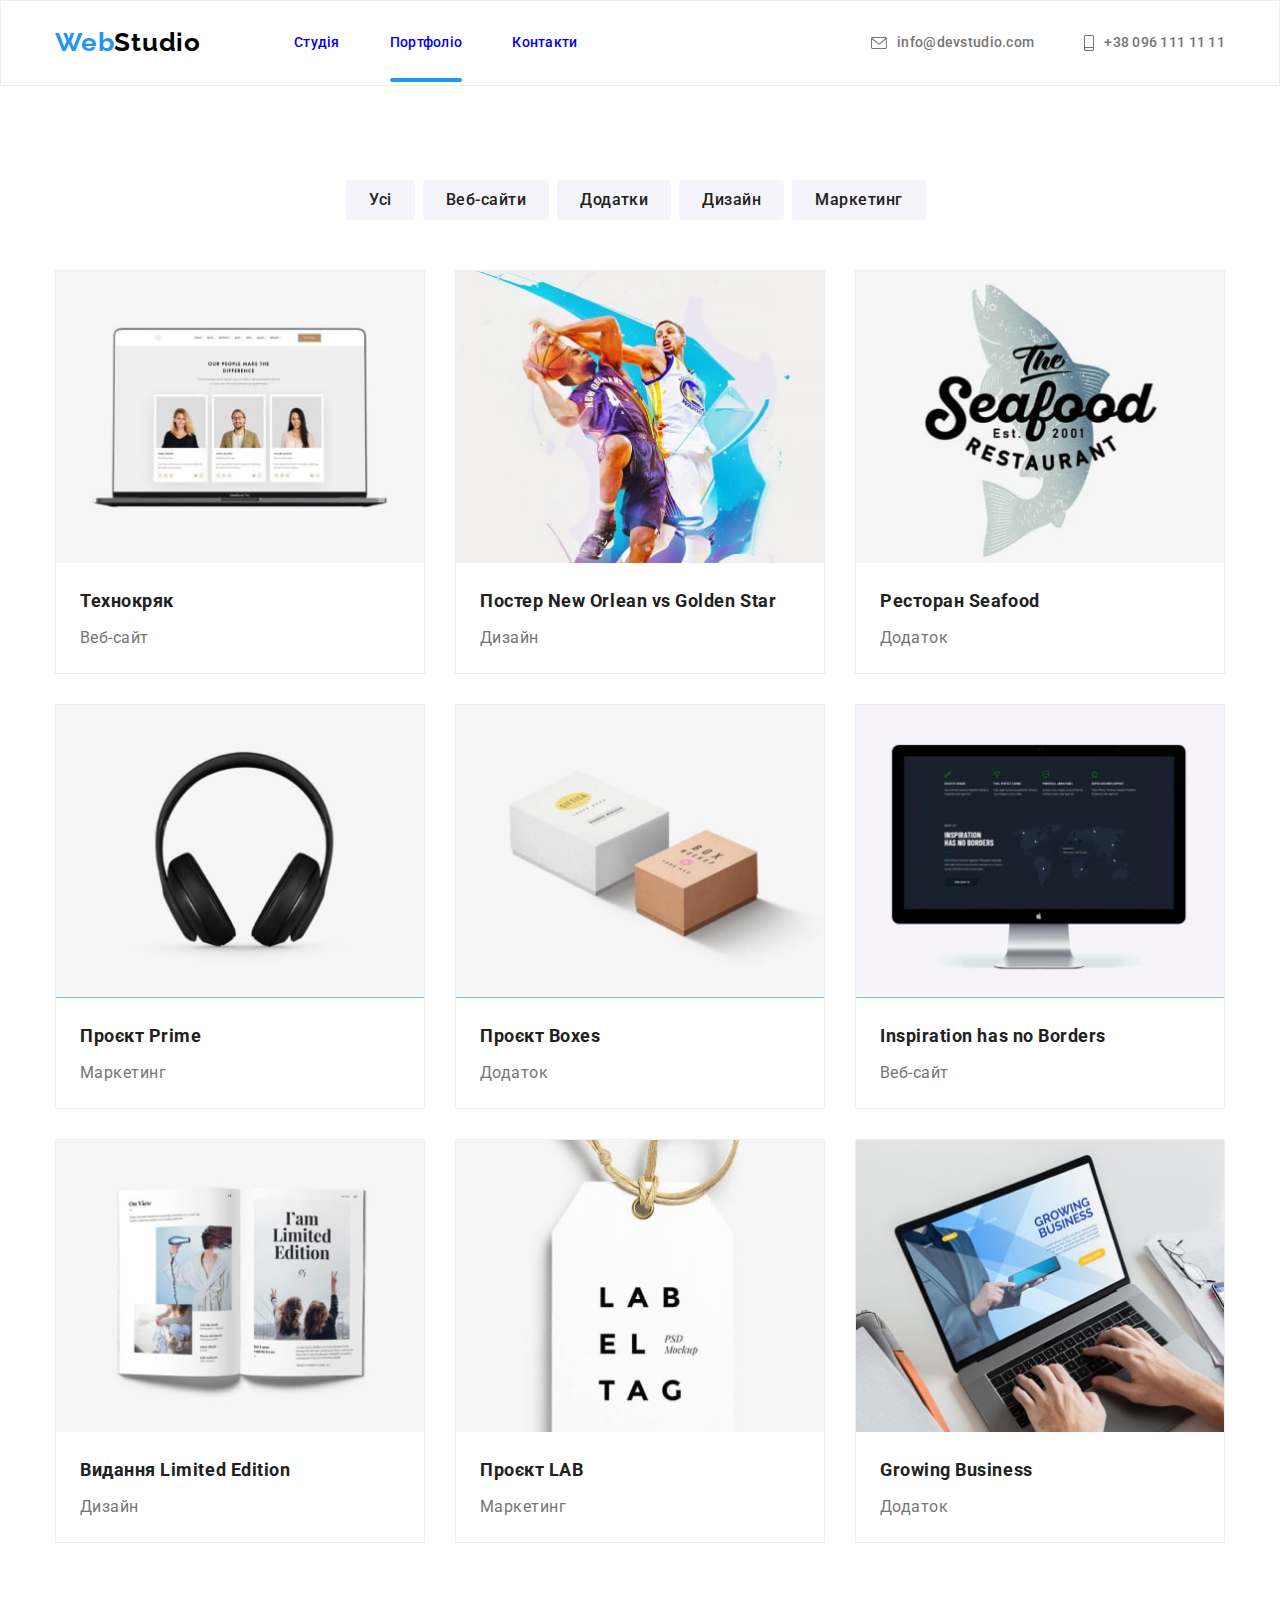
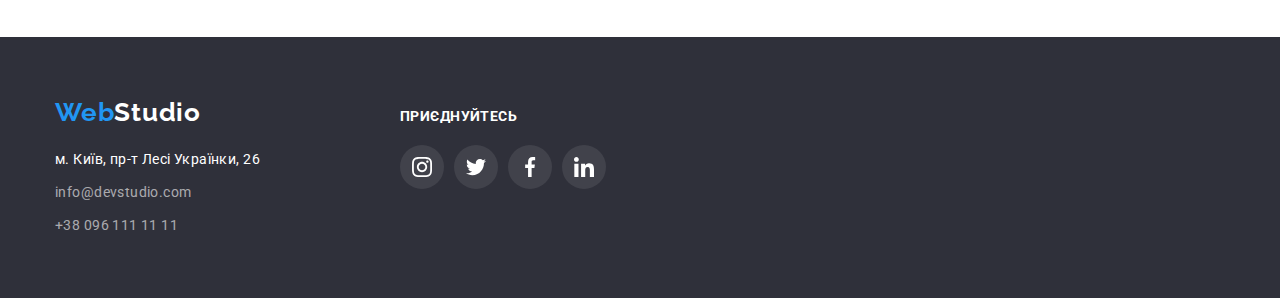
==== commit 13b9bf27: "last" ====
--- a/portfolio.html
+++ b/portfolio.html
@@ -19,7 +19,7 @@
         <a href="./index.html" class="logo link">Web<span class="accent">Studio</span></a>
         <ul class="header-nav list">
             <li class="header-nav link"> <a href="./index.html" class="link current">Студія</a></li>
-            <li class="header-nav link"> <a href="./portfolio.html" class="link current">Портфоліо</a> </li>
+            <li class="header-nav link "> <a href="./portfolio.html" class="link current underline">Портфоліо</a> </li>
             <li class="header-nav link"> <a href="#" class="link current">Контакти</a></li>
         </ul>
         </nav>
--- a/css/style.css
+++ b/css/style.css
@@ -110,7 +110,7 @@
 }
 .header-nav.link{
  display: block;
- position: relative;
+ 
   
  font-weight: 500;
  font-size: 14px;
@@ -122,6 +122,7 @@
 .link.current{
   padding: 32px 0;
   transition: color 250ms cubic-bezier(0.4, 0, 0.2, 1);
+  position: relative;
 }
 
 .link.current:hover,
@@ -129,24 +130,17 @@
  color: var(--accent-color);
 }
 
-.header-nav.link::after{
+.link.current.underline::after{
   position: absolute;
   content: "";
   left: 0;
   bottom: 0;
-  top: 32px;
-  opacity: 0;
 
   background-color: var(--accent-color);
   border-radius: 2px;
   width: 100%;
   height: 4px;
-  transition: background-color 250ms cubic-bezier(0.4, 0, 0.2, 1);
-  }
-
-.header-nav.link:hover::after{
-  opacity: 1;
-}
+  }
 
 .header-mail.link{
   display: flex;
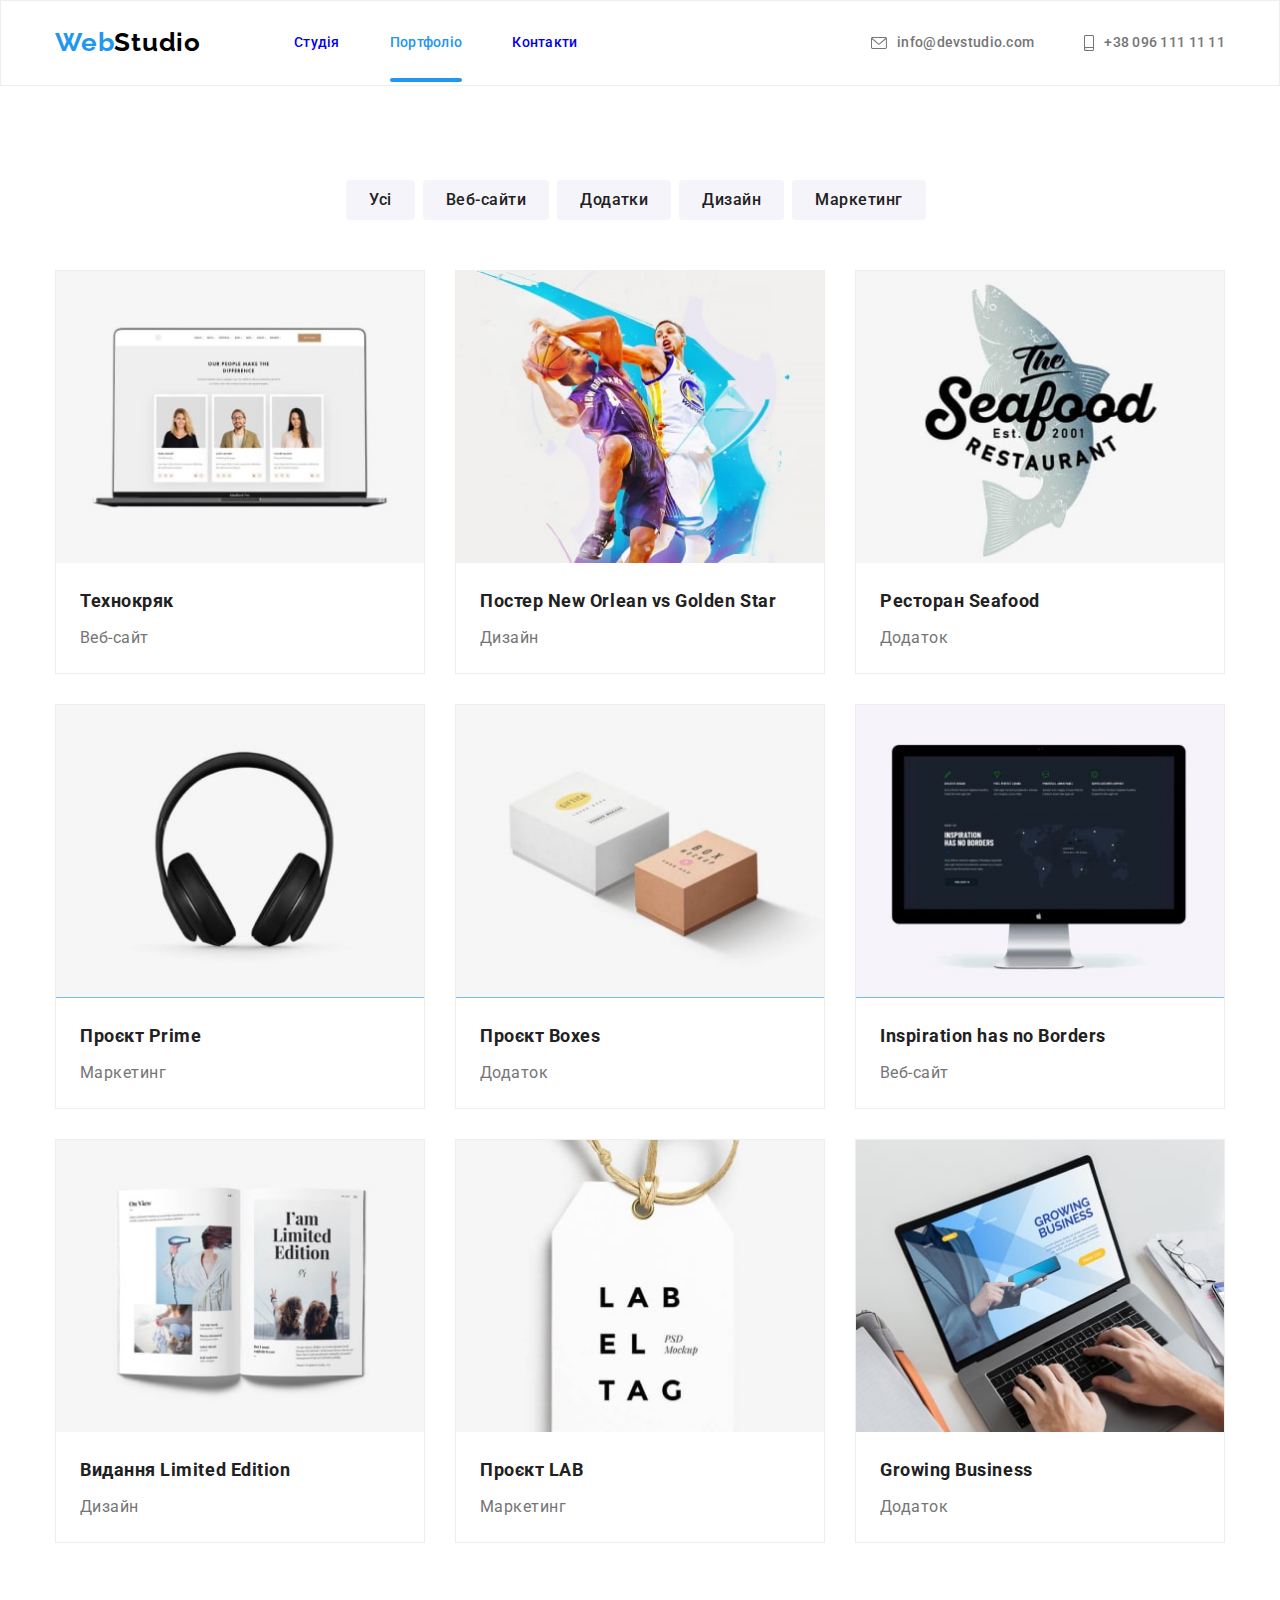
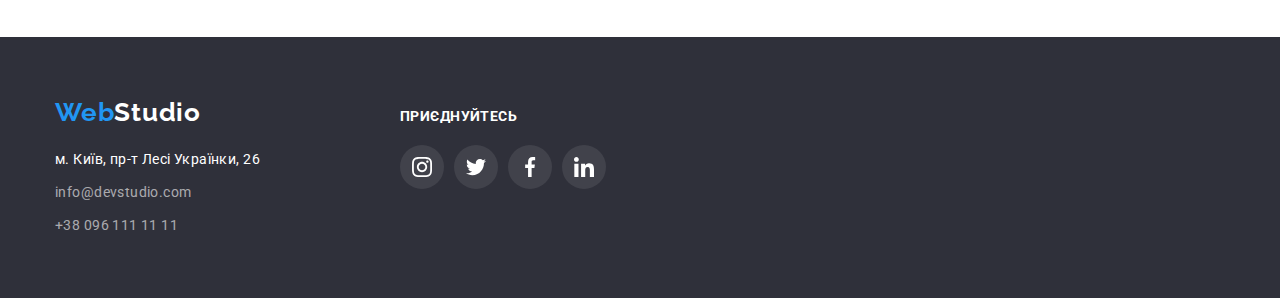
==== commit c30fdc7b: "fixed" ====
--- a/portfolio.html
+++ b/portfolio.html
@@ -18,9 +18,9 @@
         <nav class="main-nav">
         <a href="./index.html" class="logo link">Web<span class="accent">Studio</span></a>
         <ul class="header-nav list">
-            <li class="header-nav link"> <a href="./index.html" class="link current">Студія</a></li>
-            <li class="header-nav link "> <a href="./portfolio.html" class="link current underline">Портфоліо</a> </li>
-            <li class="header-nav link"> <a href="#" class="link current">Контакти</a></li>
+            <li class="header-nav link"><a href="./index.html" class="main link">Студія</a></li>
+            <li class="header-nav link "><a href="./portfolio.html" class="main link current">Портфоліо</a> </li>
+            <li class="header-nav link"><a href="#" class="main link">Контакти</a></li>
         </ul>
         </nav>
         <ul class="aut-nav list ">
--- a/css/style.css
+++ b/css/style.css
@@ -119,23 +119,24 @@
  color: var(--light-text);
 }
  
-.link.current{
+.current{
   padding: 32px 0;
   transition: color 250ms cubic-bezier(0.4, 0, 0.2, 1);
   position: relative;
-}
-
-.link.current:hover,
-.link.current:focus{
+  color: var(--accent-color);
+}
+
+.main.link:hover,
+.main.link:focus{
  color: var(--accent-color);
 }
 
-.link.current.underline::after{
+.current::after{
   position: absolute;
   content: "";
   left: 0;
   bottom: 0;
-
+ 
   background-color: var(--accent-color);
   border-radius: 2px;
   width: 100%;
@@ -212,9 +213,10 @@
   padding: 10px 32px;
 
   font-family: inherit;
+  font-style: normal;
   font-weight: 700;
   font-size: 16px;
-  line-height: 1.87;
+  line-height: 1.88;
   text-transform: uppercase;
   letter-spacing: 0.06em;
   color: var(--another-text);
@@ -429,7 +431,6 @@
 }
  .comand-soc-icons {
    fill: currentColor;
-  transition: fill 250ms cubic-bezier(0.4, 0, 0.2, 1);
  }
 .comand-soc-link:hover,
 .comand-soc-link:focus{
